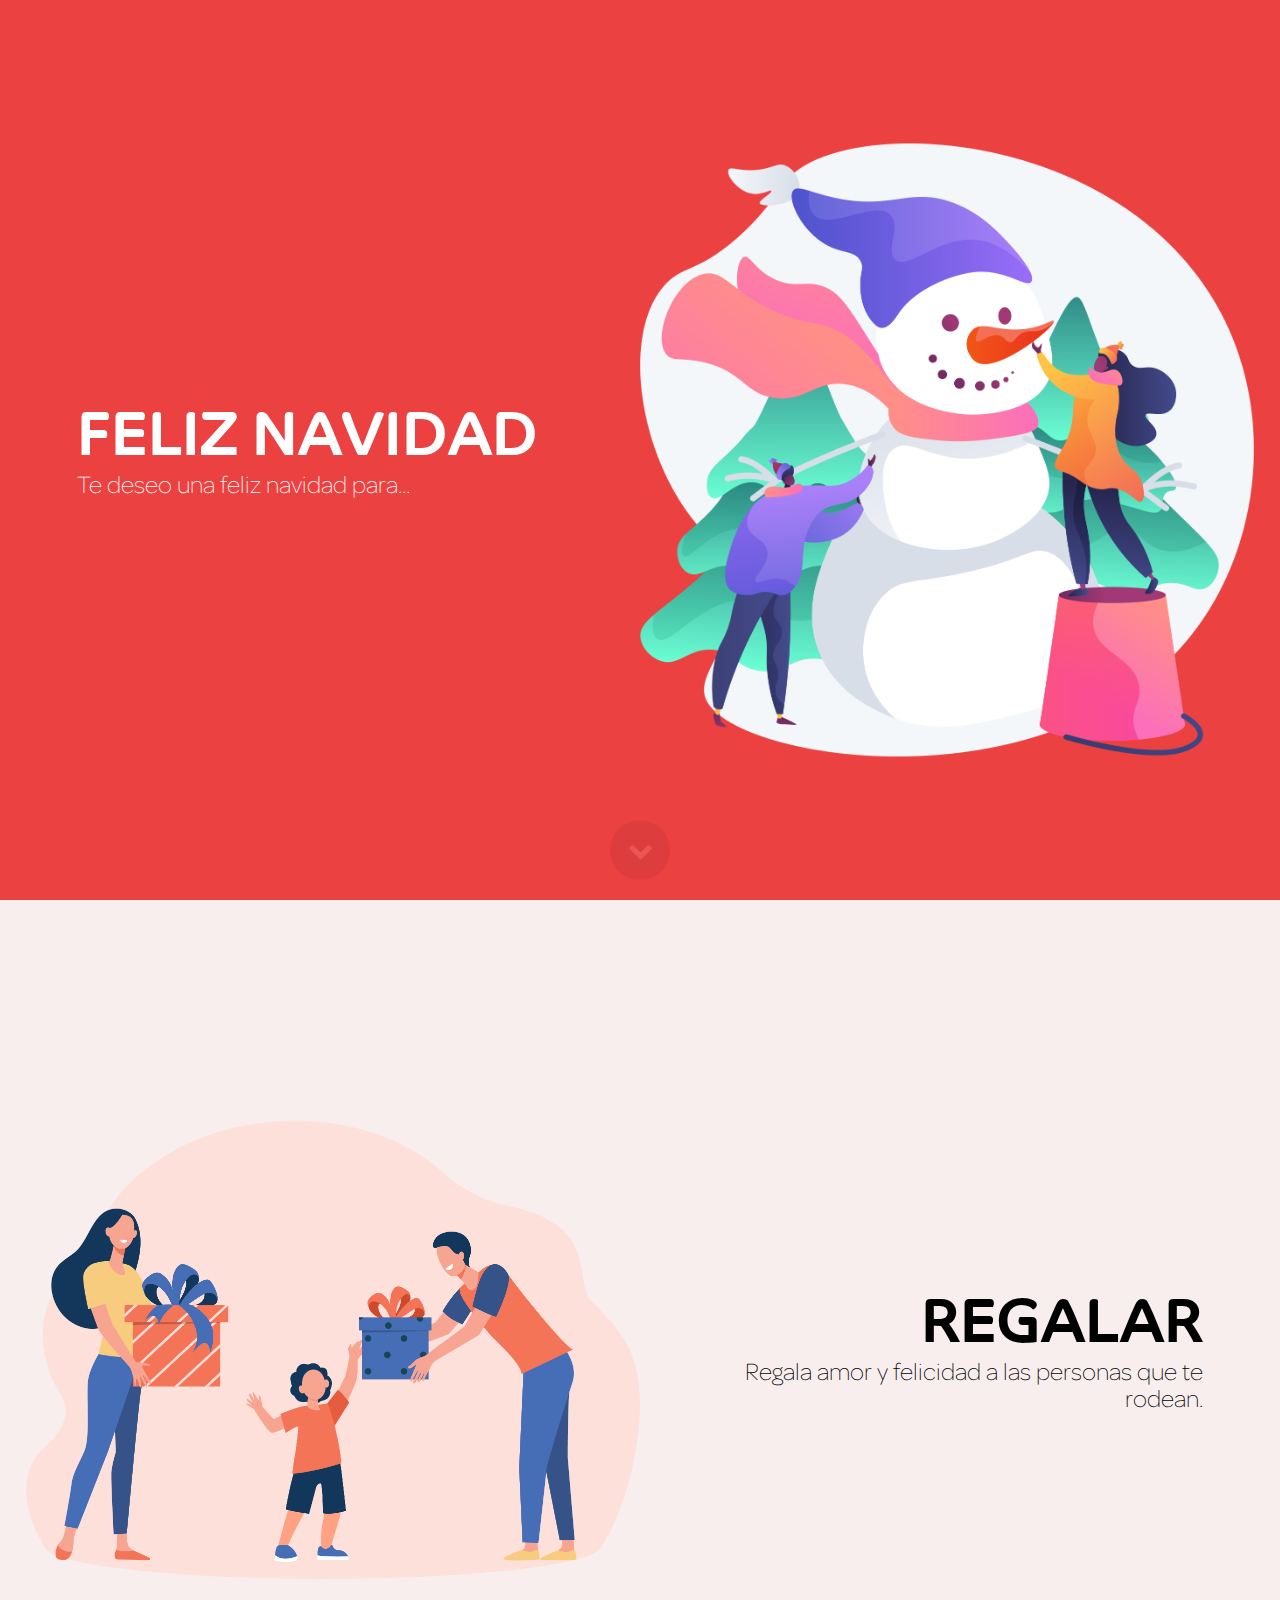
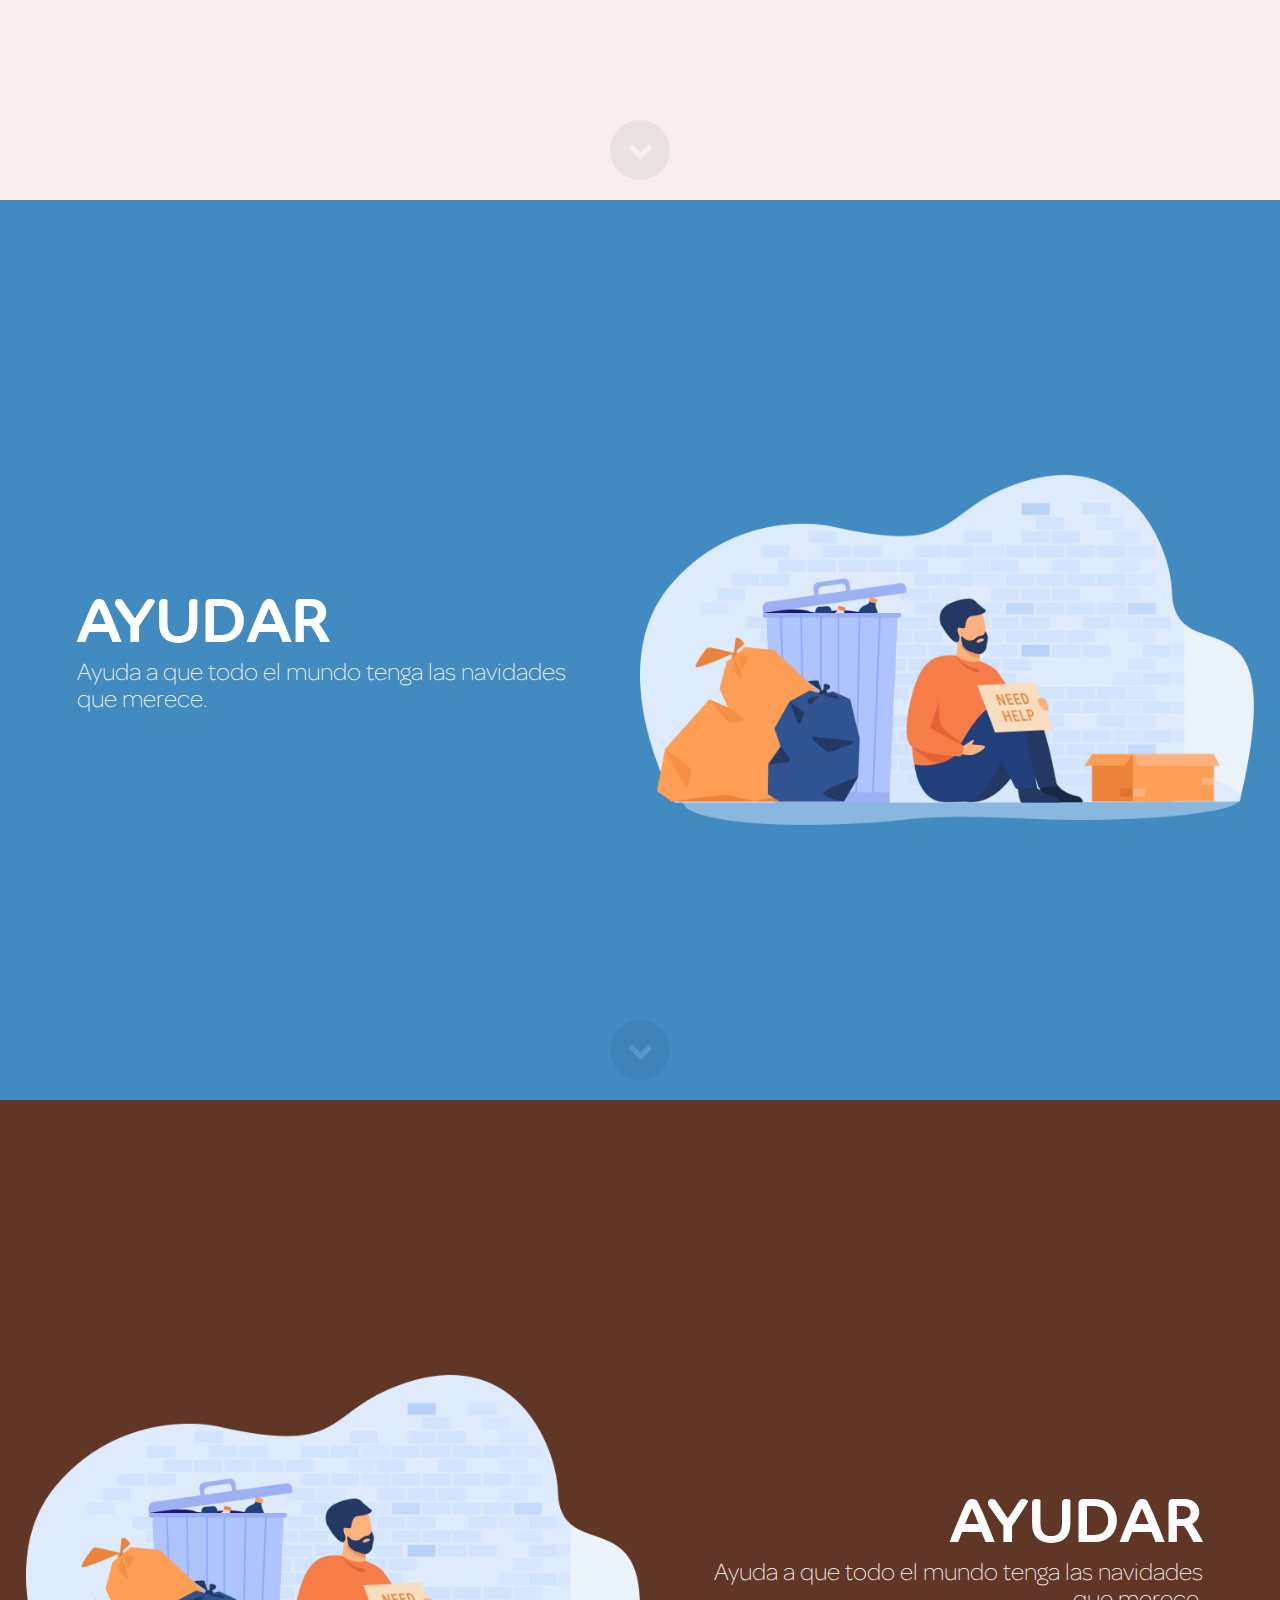
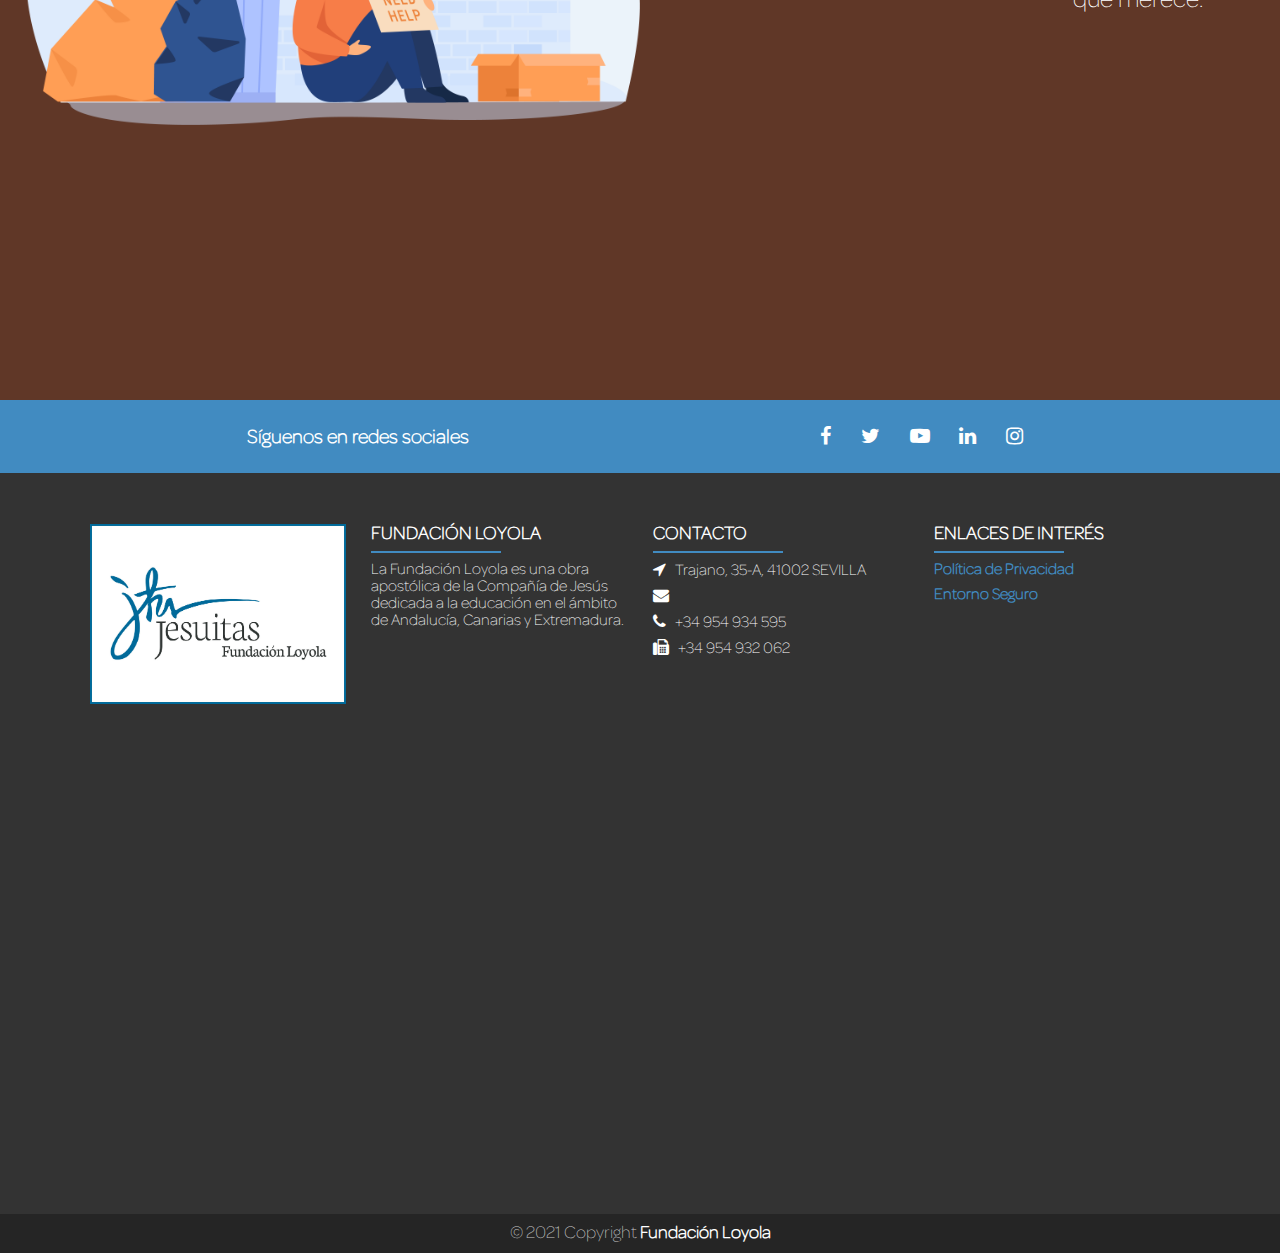
==== index.html @ cebd1729 "Footer hecho" ====
<!DOCTYPE html>
<html lang="es">
    <head>
        <meta charset="UTF-8" />
        <meta name="author" content="rtorresgutierrez.guadalupe@alumnado.fundacionloyola.net" />
        <meta name="viewport" content="width=device-width, user-scalable=no, initial-scale=1.0, maximum-scale=1.0, minimum-scale=1.0">
        <meta http-equiv="X-UA-Compatible" content="IE=edge" />
        <title></title>
        <!-- CSS -->
        <link rel=stylesheet href=css/style.css />
        <link rel=stylesheet href=css/footer.css />
        <!-- ICONOS -->
        <link rel="stylesheet" href="https://cdnjs.cloudflare.com/ajax/libs/font-awesome/4.7.0/css/font-awesome.min.css" />
    </head>
    <body>
        <main>
            <section class="rojo">
                <!-- TÍTULO -->
                <div class="titulo">
                    <h1>FELIZ NAVIDAD</h1>
                    <p>Te deseo una feliz navidad para...</p>
                </div>
                <!-- IMAGEN -->
                <div class="imagen">
                    <img src="img/bitmap.png" alt="">
                </div>
                <!-- BOTÓN MOVER -->
                <button class="botonMover">
                    <i class="fa fa-chevron-down" aria-hidden="true"></i>
                </button>
            </section>
            <section class="blanco">
                <!-- TÍTULO -->
                <div class="titulo">
                    <h1>REGALAR</h1>
                    <p>Regala amor y felicidad a las personas que te rodean.</p>
                </div>
                <!-- IMAGEN -->
                <div class="imagen">
                    <img src="img/13119.png" alt="">
                </div>
                <!-- BOTÓN MOVER -->
                <button class="botonMover">
                    <i class="fa fa-chevron-down" aria-hidden="true"></i>
                </button>
            </section>
            <section class="azul">
                <!-- TÍTULO -->
                <div class="titulo">
                    <h1>AYUDAR</h1>
                    <p>Ayuda a que todo el mundo tenga las navidades que merece.</p>
                </div>
                <!-- IMAGEN -->
                <div class="imagen">
                    <img src="img/10091.png" alt="">
                </div>
                <!-- BOTÓN MOVER -->
                <button class="botonMover">
                    <i class="fa fa-chevron-down" aria-hidden="true"></i>
                </button>
            </section>
            <section class="marron">
                <!-- TÍTULO -->
                <div class="titulo">
                    <h1>AYUDAR</h1>
                    <p>Ayuda a que todo el mundo tenga las navidades que merece.</p>
                </div>
                <!-- IMAGEN -->
                <div class="imagen">
                    <img src="img/10091.png" alt="">
                </div>
            </section>
        </main>
        <footer>
            <section class="azul">
                <div>
                    <p>Síguenos en redes sociales</p>
                </div>
                <div>
                    <a href=""><i class="fa fa-facebook" aria-hidden="true"></i></a>
                    <a href=""><i class="fa fa-twitter" aria-hidden="true"></i></a>
                    <a href=""><i class="fa fa-youtube-play" aria-hidden="true"></i></a>
                    <a href=""><i class="fa fa-linkedin" aria-hidden="true"></i></a>
                    <a href=""><i class="fa fa-instagram" aria-hidden="true"></i></a>
                </div>
            </section>
            <section>
                <div>
                    <img src="img/logo.jpg" alt="Logo Fundacionloyola">
                </div>
                <div>
                    <h3>FUNDACIÓN LOYOLA</h3>
                    <hr />
                    <ul>
                        <li>
                            La Fundación Loyola es una obra apostólica de la 
                            Compañía de Jesús dedicada a la educación en el ámbito de Andalucía, 
                            Canarias y Extremadura.
                        </li>
                    </ul>
                </div>
                <div>
                    <h3>CONTACTO</h3>
                    <hr />
                    <ul>
                        <li>
                            <i class="fa fa-location-arrow" aria-hidden="true"></i>
                            Trajano, 35-A, 41002 SEVILLA
                        </li>
                        <li>
                            <i class="fa fa-envelope" aria-hidden="true"></i>
                        </li>
                        <li>
                            <i class="fa fa-phone" aria-hidden="true"></i>
                            +34 954 934 595
                        </li>
                        <li>
                            <i class="fa fa-fax" aria-hidden="true"></i>
                            +34 954 932 062
                        </li>
                    </ul>
                </div>
                <div>
                    <h3>ENLACES DE INTERÉS</h3>
                    <hr />
                    <ul>
                        <li><a href="https://docs.google.com/document/d/1iepLUcJUnY6fm8Prx63hDC89X487iQmjMEDSQm5f3Pc/edit?ts=5ce268c6#">Política de Privacidad</a></li>
                        <li><a href="https://fundacionloyola.com/entorno-seguro/">Entorno Seguro</a></li>
                    </ul>
                </div>
            </section>
            <iframe src="https://www.google.com/maps/embed?pb=!1m18!1m12!1m3!1d1584.8765357580953!2d-5.995839852724286!3d37.395671497001715!2m3!1f0!2f0!3f0!3m2!1i1024!2i768!4f13.1!3m3!1m2!1s0xd126c0f47aac0dd%3A0x7820a55184f2c31a!2sSAFA.%20Fundaci%C3%B3n%20Escuelas%20Profesionales%20de%20la%20Sagrada%20Familia!5e0!3m2!1ses!2ses!4v1638292832075!5m2!1ses!2ses" 
            width="100%" height="450" style="border:0;" allowfullscreen="" loading="lazy"></iframe>
            <section>
                <p>&copy; 2021 Copyright <a href="https://fundacionloyola.com/" target="blank">Fundación Loyola</a></p>
            </section>
        </footer>
    </body>
</html>
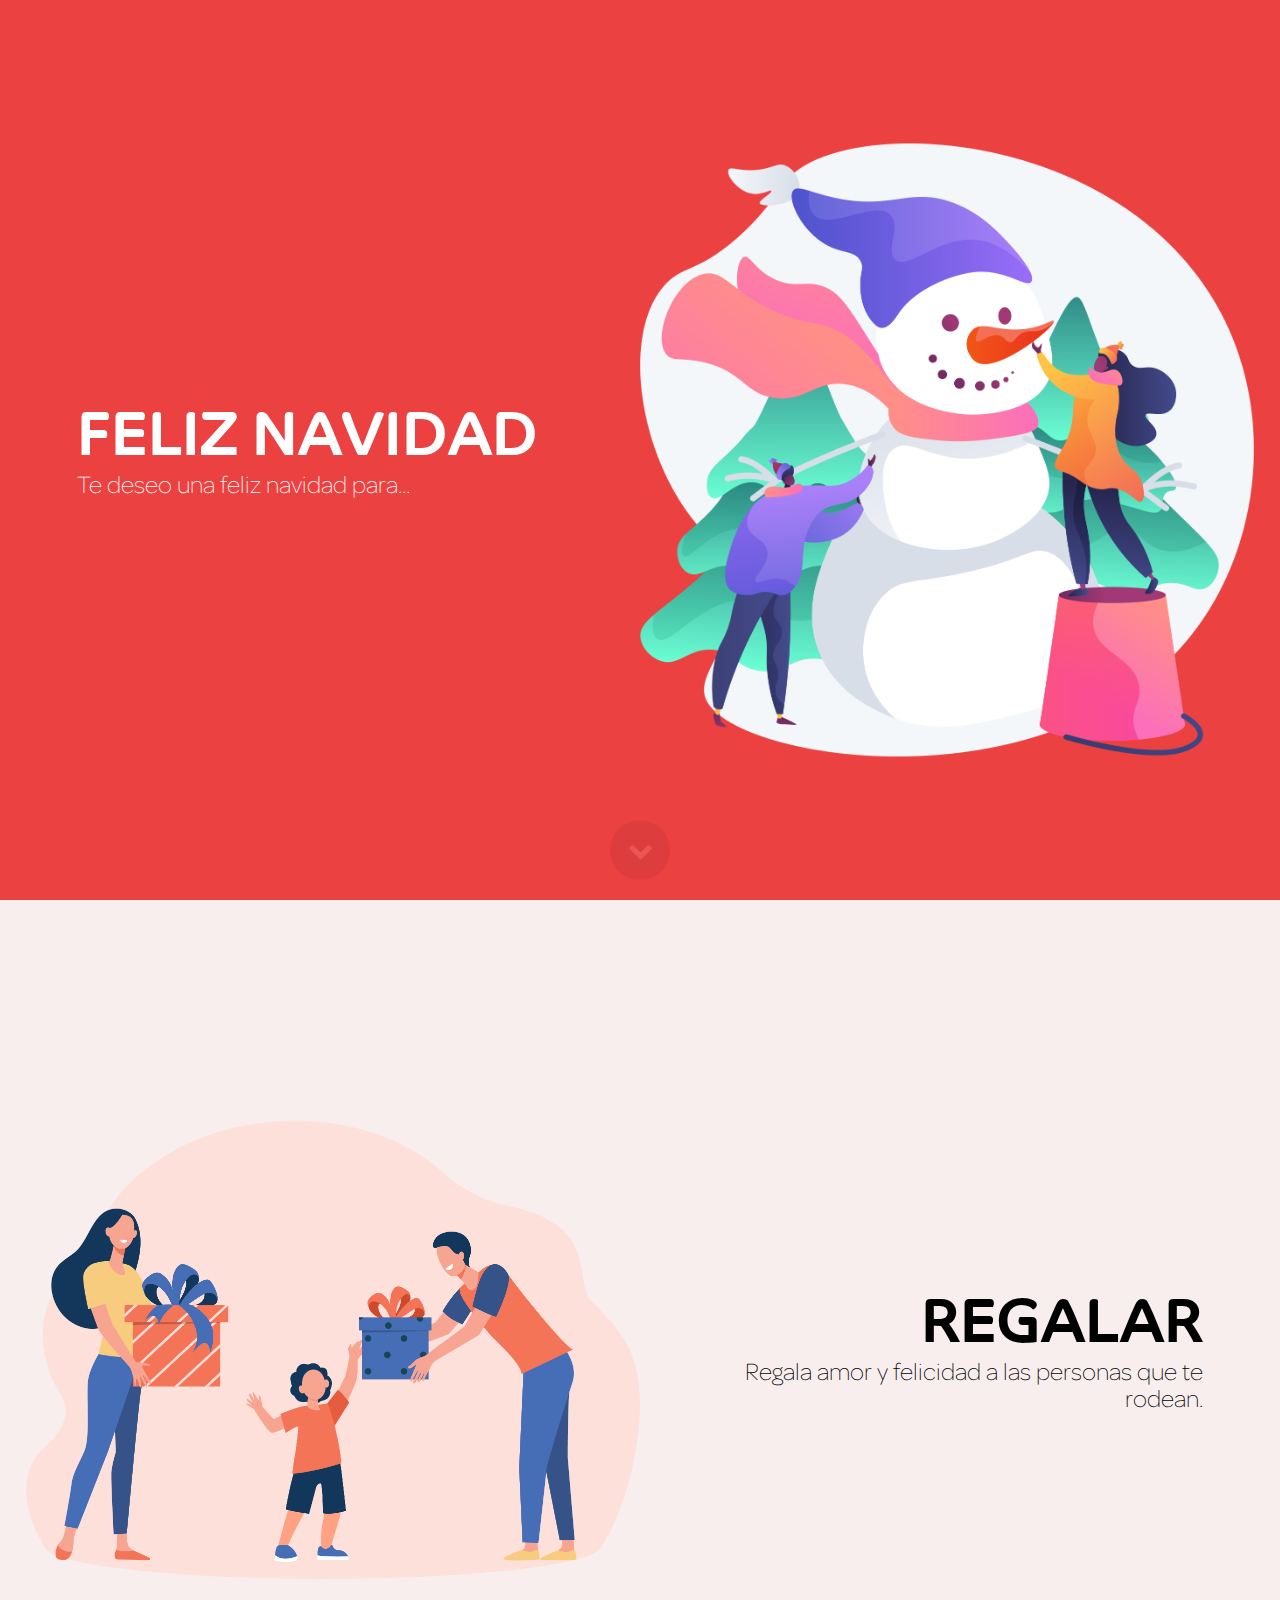
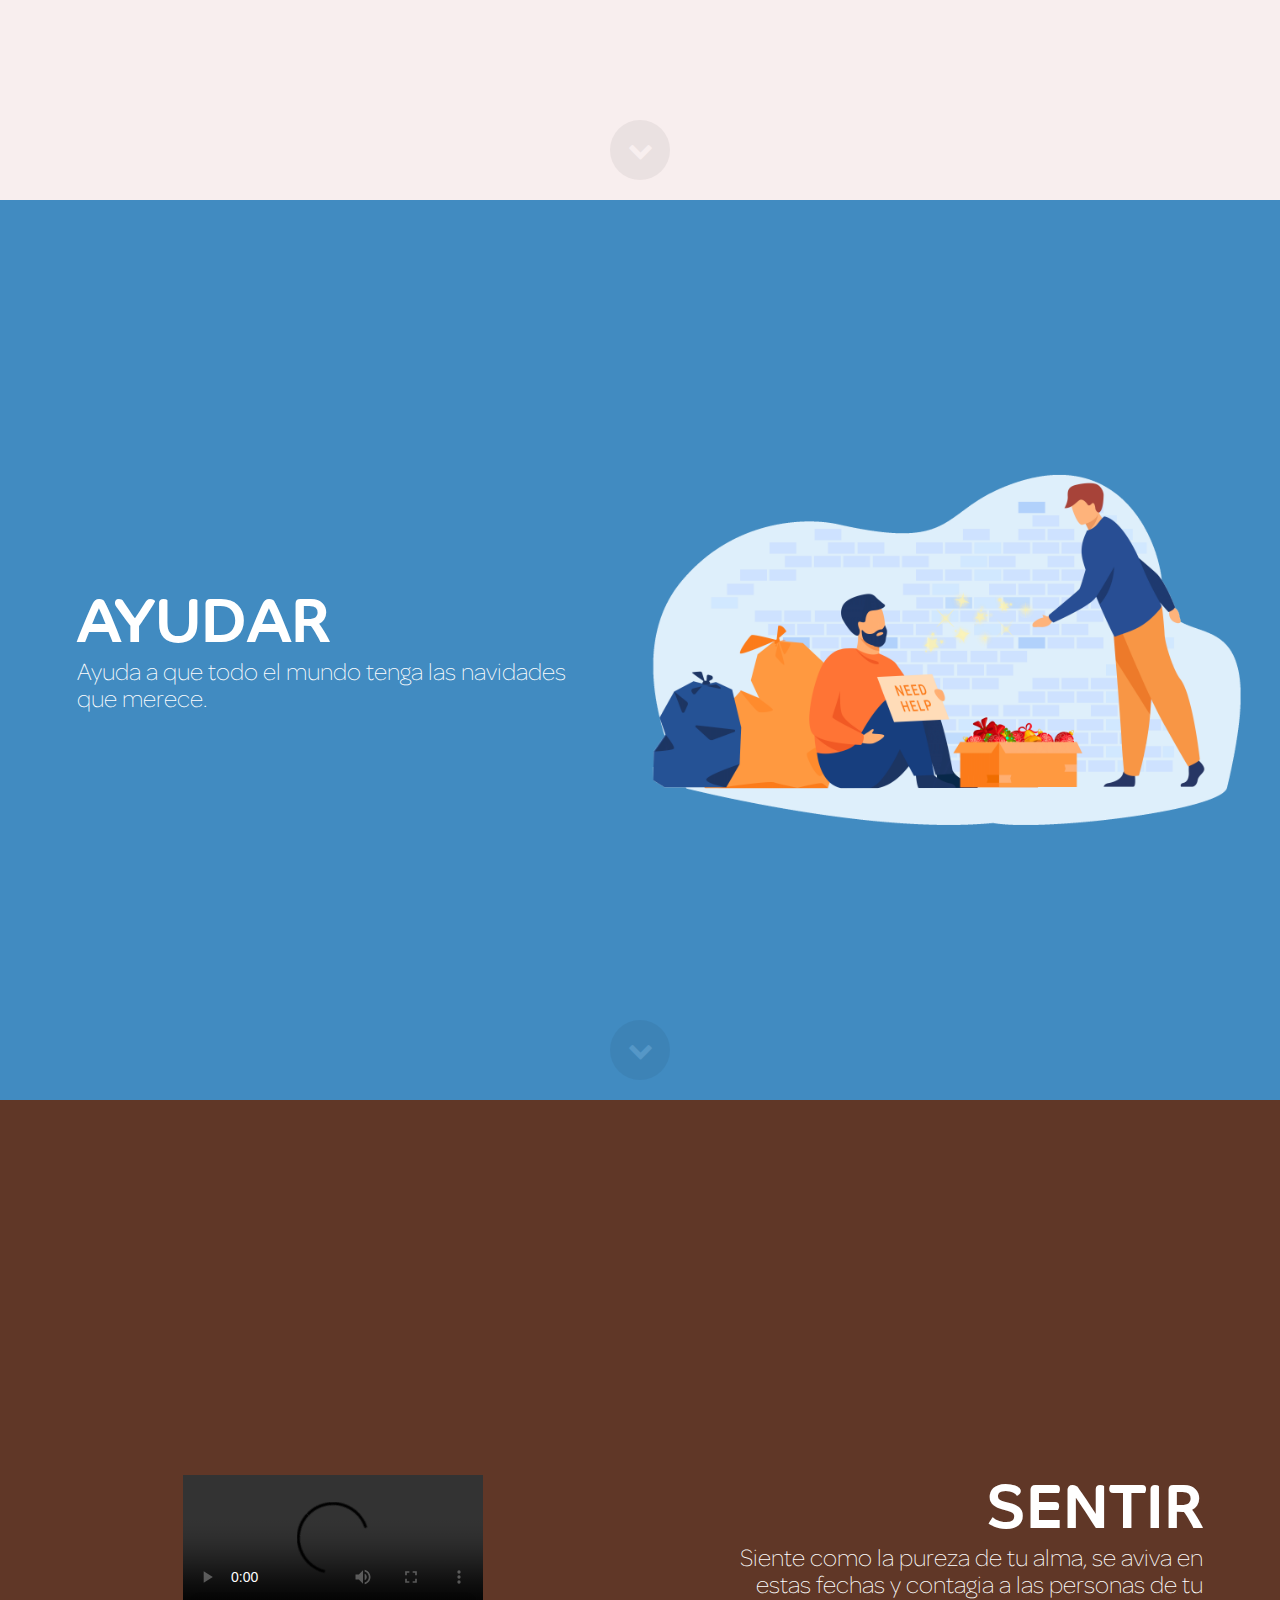
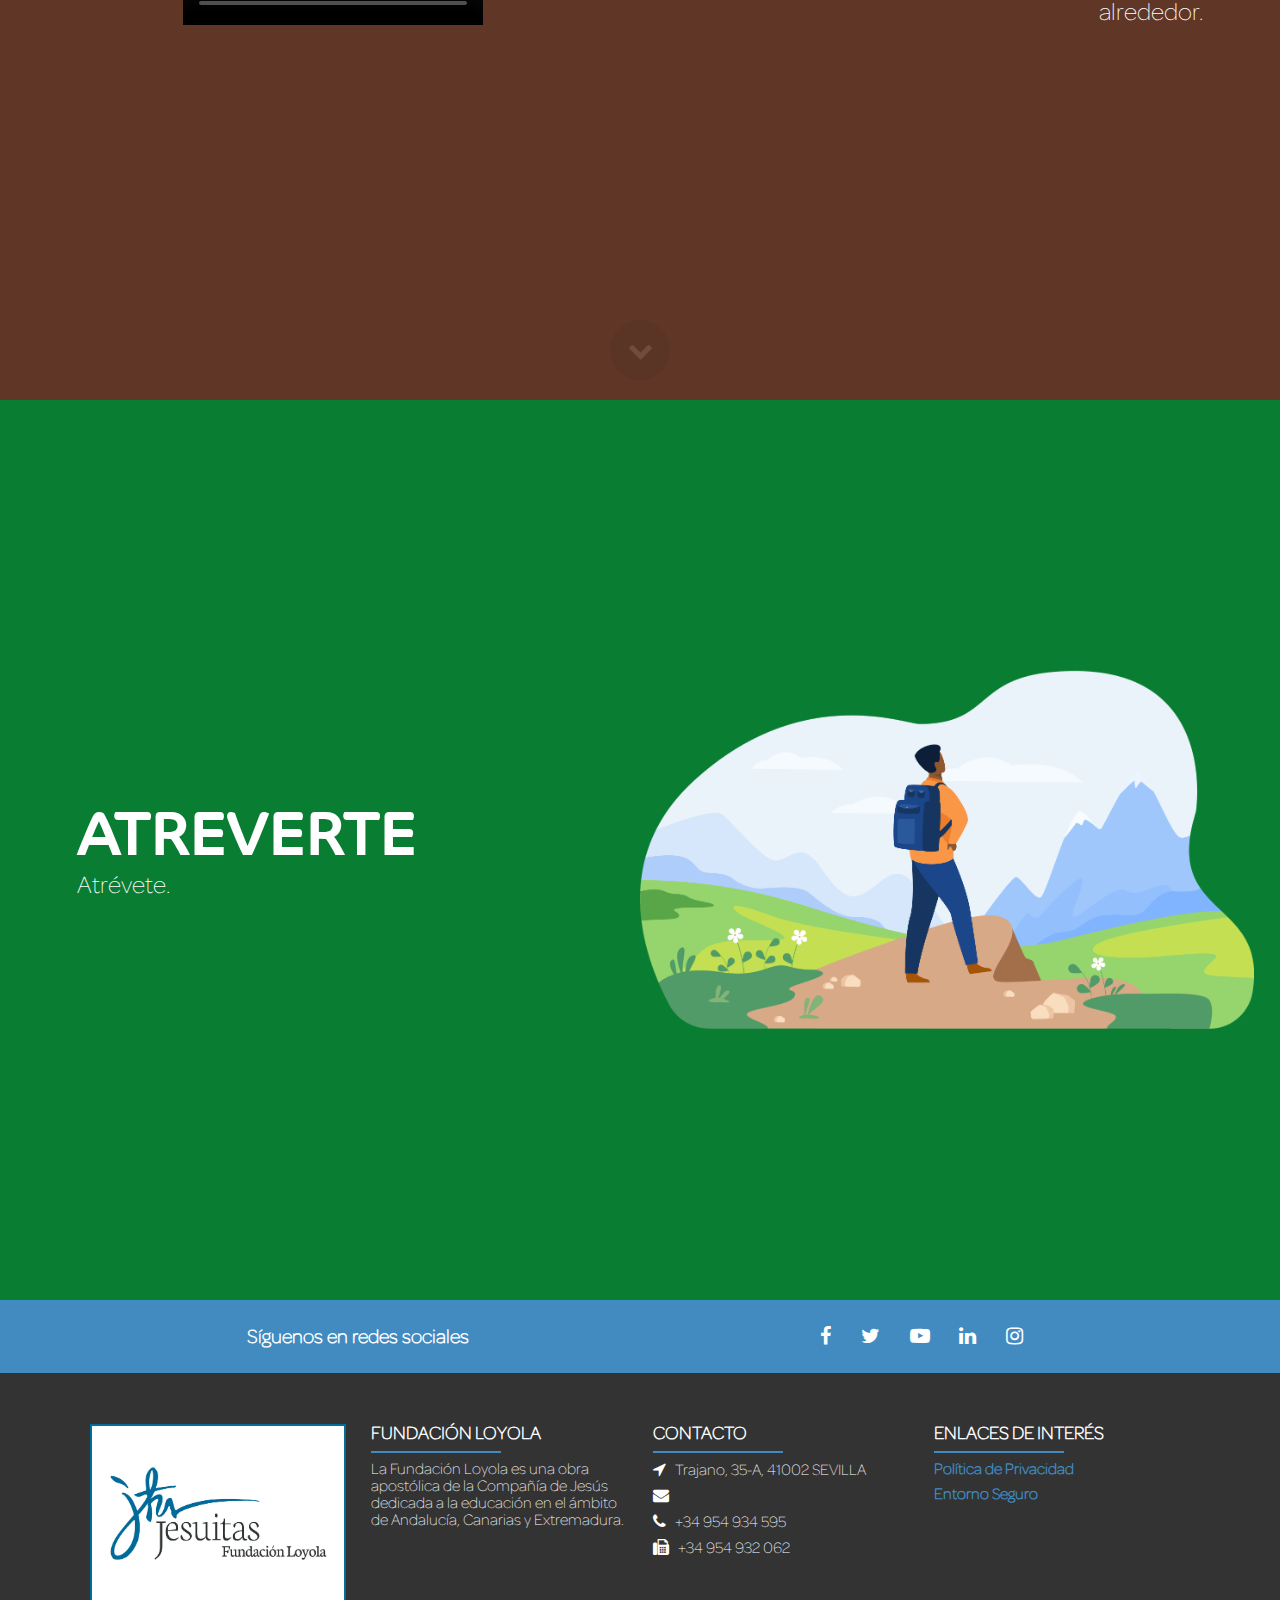
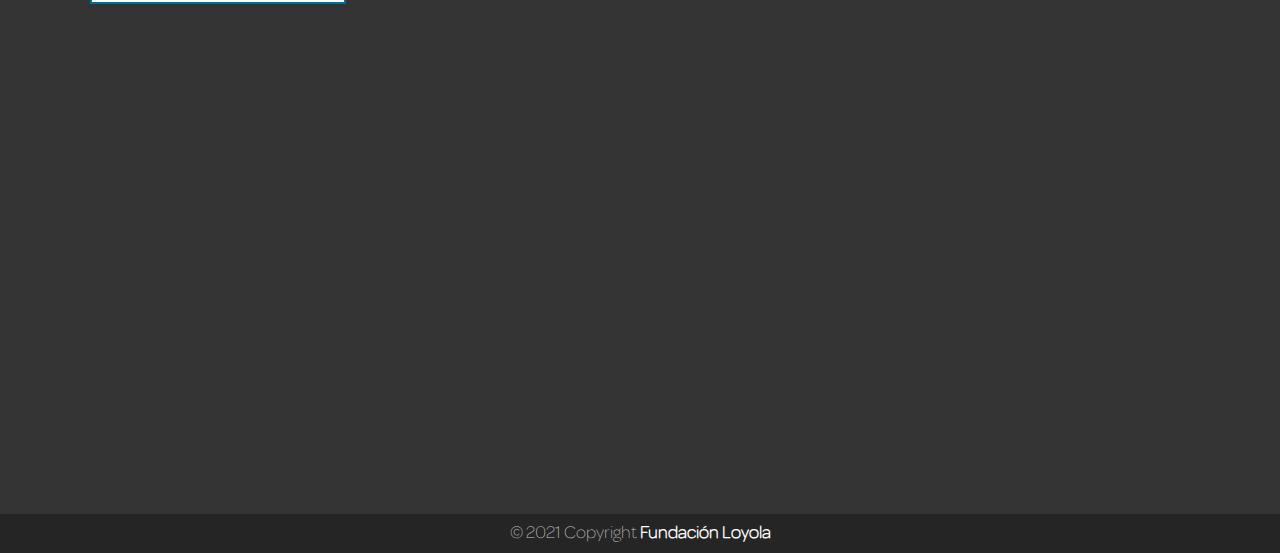
==== commit 44f26bb6: "Imagenes y video" ====
--- a/index.html
+++ b/index.html
@@ -22,7 +22,7 @@
                 </div>
                 <!-- IMAGEN -->
                 <div class="imagen">
-                    <img src="img/bitmap.png" alt="">
+                    <img src="img/navidad.png" alt="">
                 </div>
                 <!-- BOTÓN MOVER -->
                 <button class="botonMover">
@@ -37,7 +37,7 @@
                 </div>
                 <!-- IMAGEN -->
                 <div class="imagen">
-                    <img src="img/13119.png" alt="">
+                    <img src="img/regalar.png" alt="">
                 </div>
                 <!-- BOTÓN MOVER -->
                 <button class="botonMover">
@@ -52,7 +52,7 @@
                 </div>
                 <!-- IMAGEN -->
                 <div class="imagen">
-                    <img src="img/10091.png" alt="">
+                    <img src="img/ayudar.gif" alt="">
                 </div>
                 <!-- BOTÓN MOVER -->
                 <button class="botonMover">
@@ -62,12 +62,28 @@
             <section class="marron">
                 <!-- TÍTULO -->
                 <div class="titulo">
-                    <h1>AYUDAR</h1>
-                    <p>Ayuda a que todo el mundo tenga las navidades que merece.</p>
+                    <h1>SENTIR</h1>
+                    <p>Siente como la pureza de tu alma, se aviva en estas fechas y contagia a las personas de tu alrededor.</p>
+                </div>
+                <!-- VÍDEO -->
+                <div class="imagen">
+                    <!-- <video src="recursos/videos/sentir.mp4" type="video/mp4" controls poster="/video/wind-8a1cd93f.png" id="styled_video" muted preload="metadata" loop /> -->
+                    <video src="recursos/videos/sentir.mp4" type="video/mp4" controls />
+                </div>
+                <!-- BOTÓN MOVER -->
+                <button class="botonMover">
+                    <i class="fa fa-chevron-down" aria-hidden="true"></i>
+                </button>
+            </section>
+            <section class="verde">
+                <!-- TÍTULO -->
+                <div class="titulo">
+                    <h1>ATREVERTE</h1>
+                    <p>Atrévete.</p>
                 </div>
                 <!-- IMAGEN -->
                 <div class="imagen">
-                    <img src="img/10091.png" alt="">
+                    <img src="img/atreverte.png" alt="">
                 </div>
             </section>
         </main>
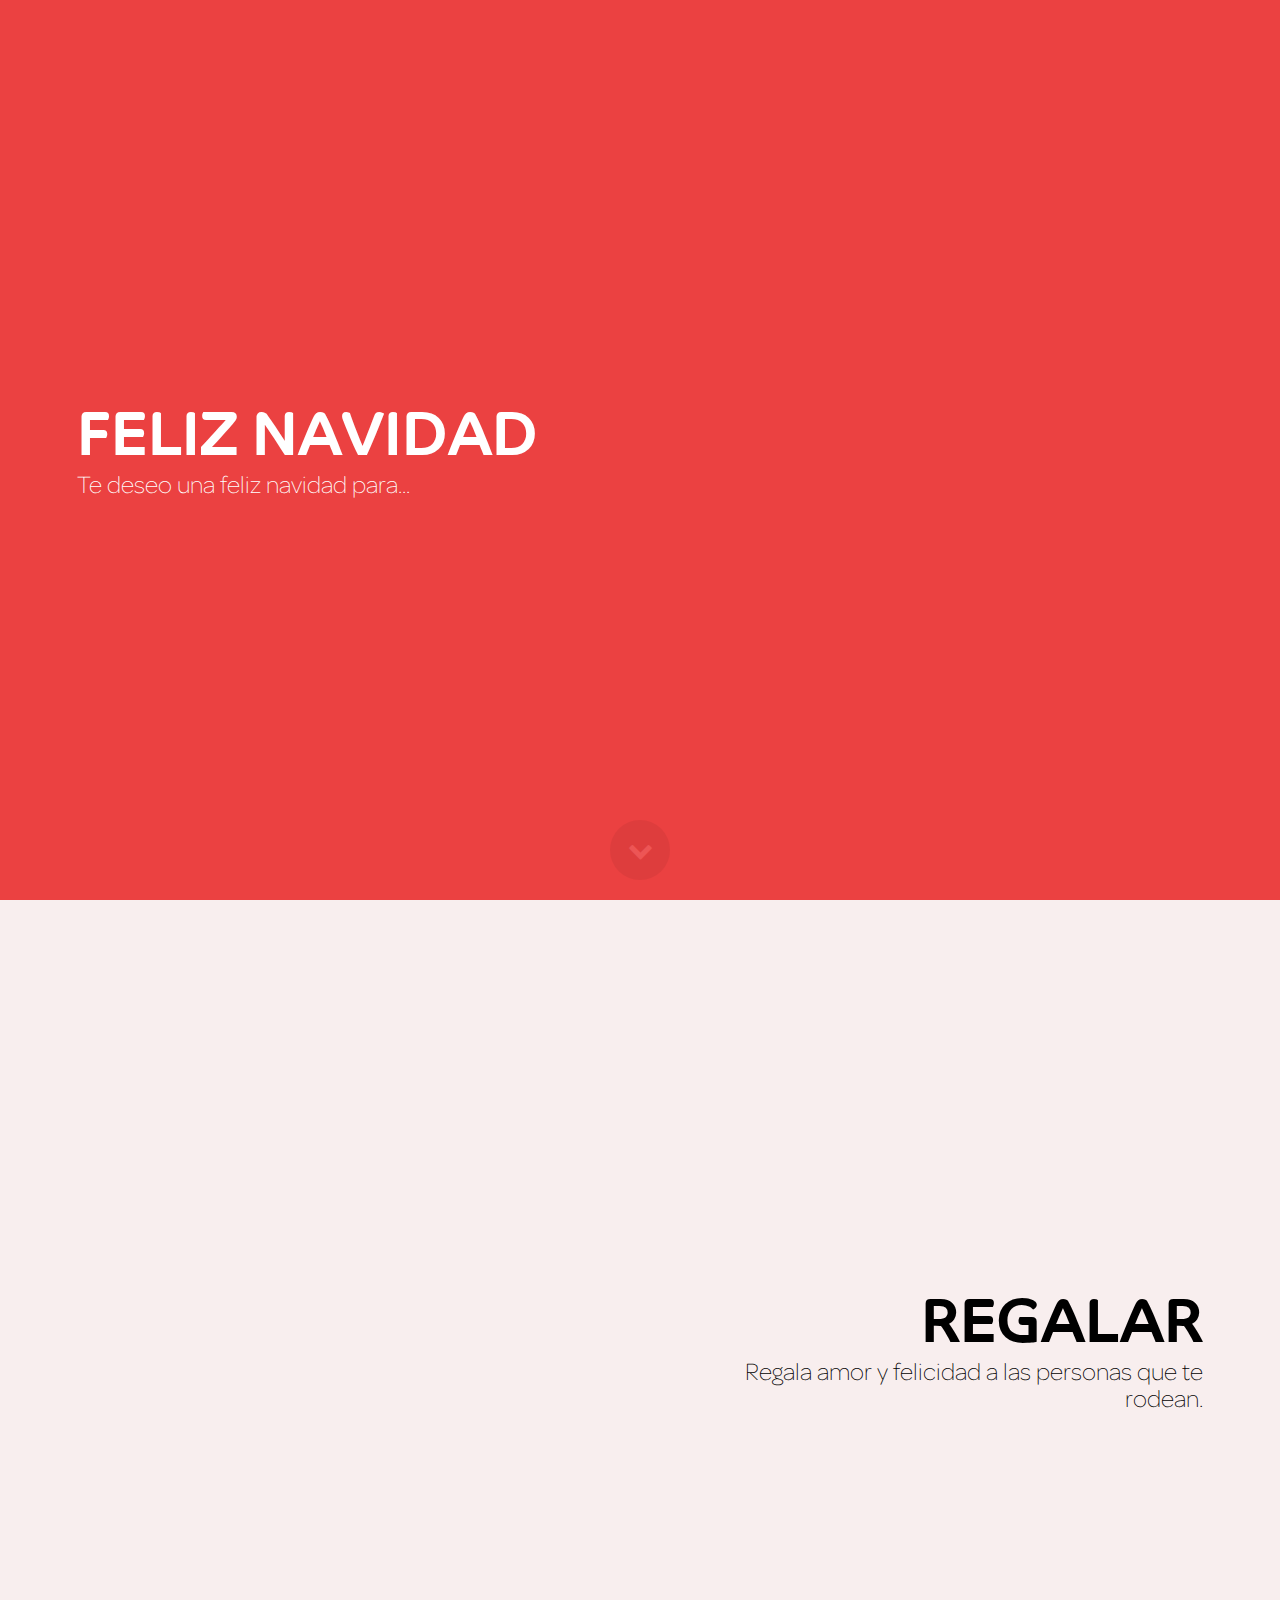
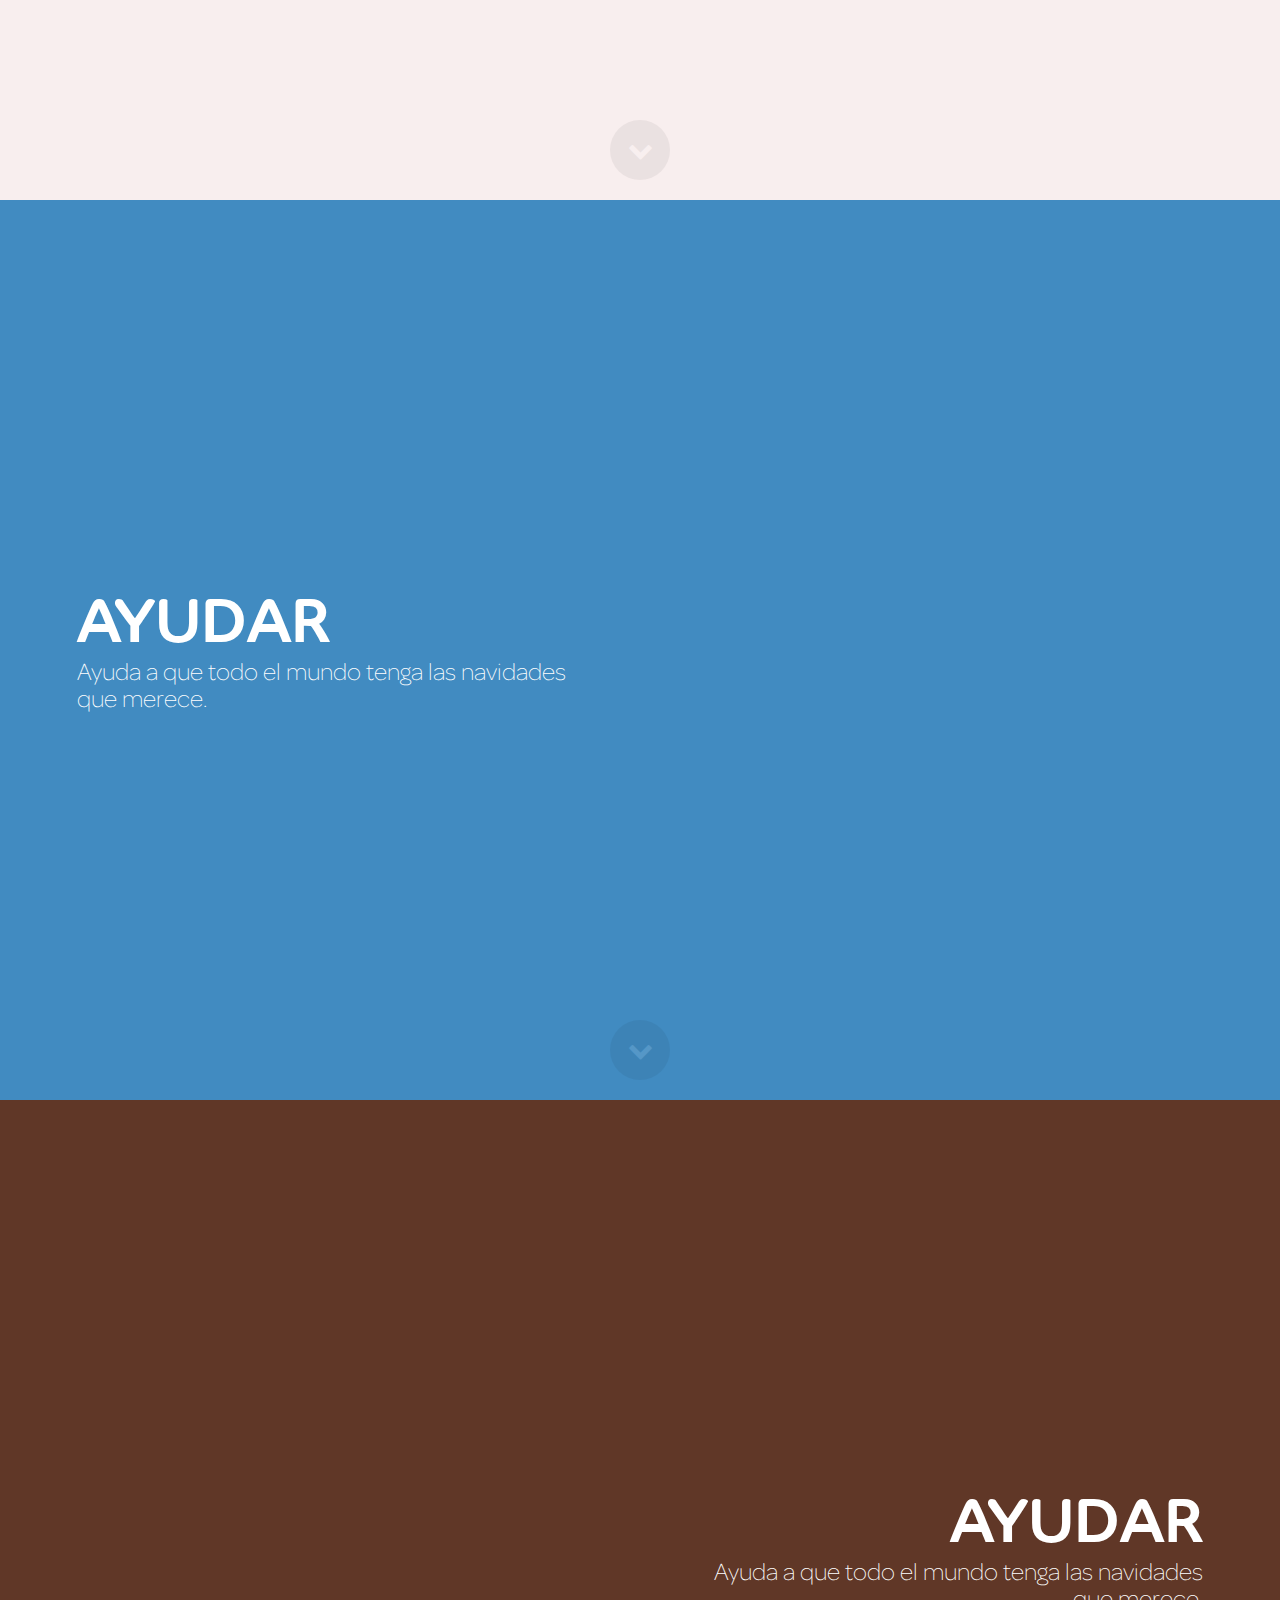
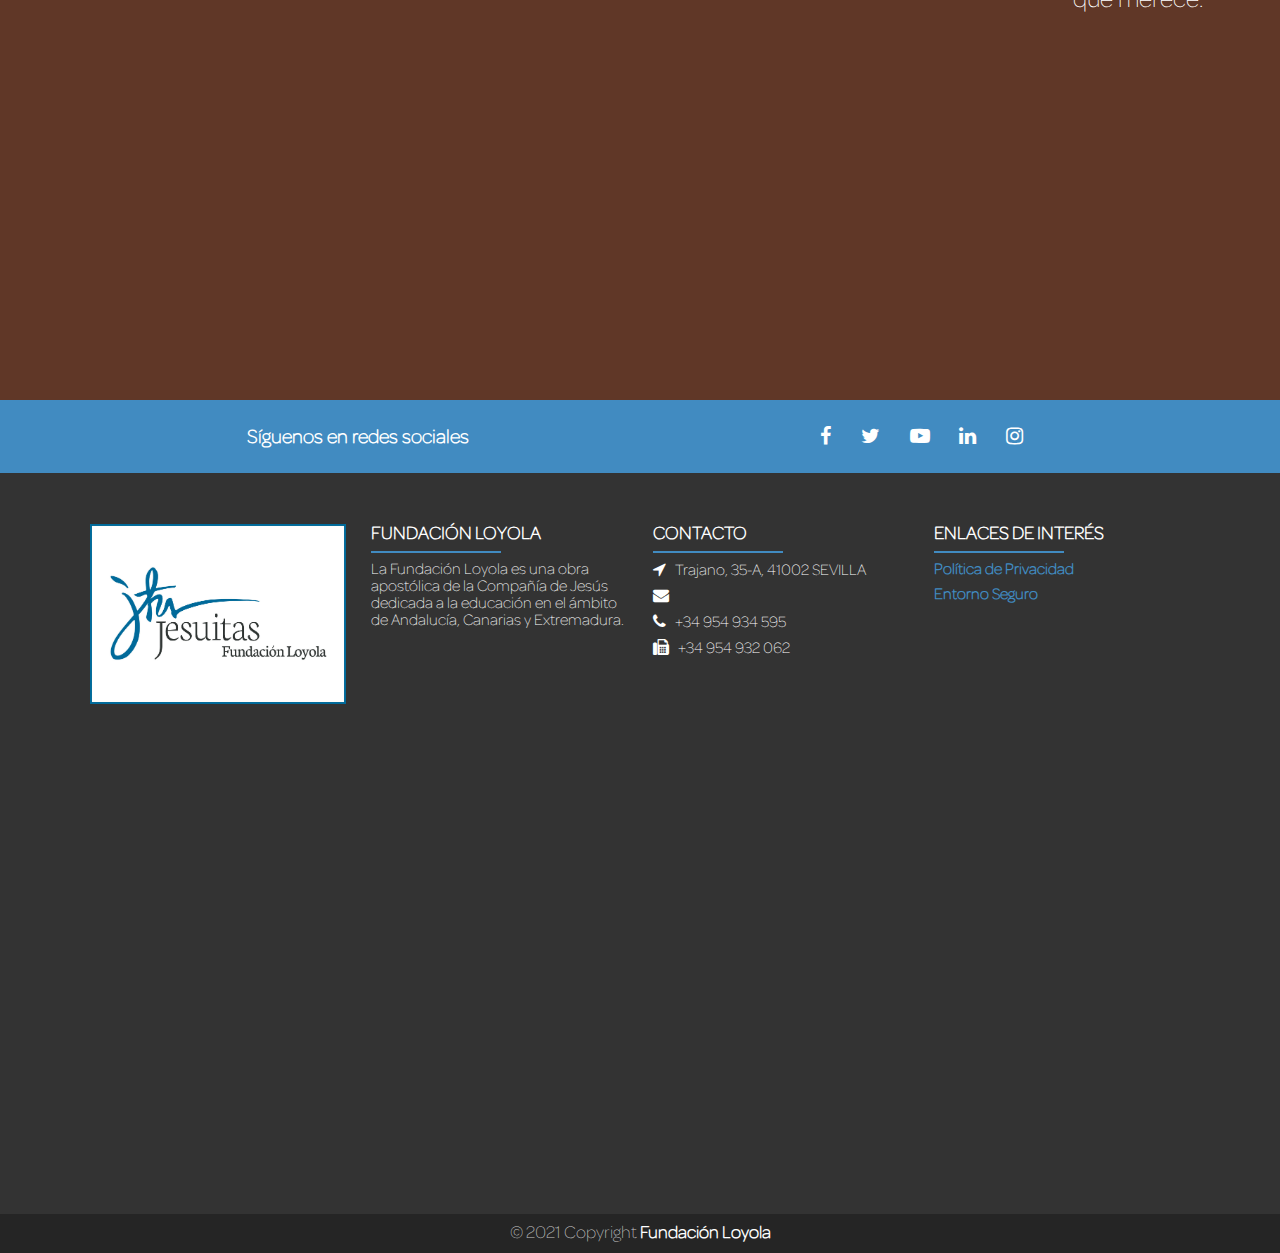
==== commit c48b235c: "modificaciones css" ====
--- a/index.html
+++ b/index.html
@@ -22,7 +22,7 @@
                 </div>
                 <!-- IMAGEN -->
                 <div class="imagen">
-                    <img src="img/navidad.png" alt="">
+                    <img src="img/bitmap.png" alt="">
                 </div>
                 <!-- BOTÓN MOVER -->
                 <button class="botonMover">
@@ -37,7 +37,7 @@
                 </div>
                 <!-- IMAGEN -->
                 <div class="imagen">
-                    <img src="img/regalar.png" alt="">
+                    <img src="img/13119.png" alt="">
                 </div>
                 <!-- BOTÓN MOVER -->
                 <button class="botonMover">
@@ -52,7 +52,7 @@
                 </div>
                 <!-- IMAGEN -->
                 <div class="imagen">
-                    <img src="img/ayudar.gif" alt="">
+                    <img src="img/10091.png" alt="">
                 </div>
                 <!-- BOTÓN MOVER -->
                 <button class="botonMover">
@@ -62,28 +62,12 @@
             <section class="marron">
                 <!-- TÍTULO -->
                 <div class="titulo">
-                    <h1>SENTIR</h1>
-                    <p>Siente como la pureza de tu alma, se aviva en estas fechas y contagia a las personas de tu alrededor.</p>
-                </div>
-                <!-- VÍDEO -->
-                <div class="imagen">
-                    <!-- <video src="recursos/videos/sentir.mp4" type="video/mp4" controls poster="/video/wind-8a1cd93f.png" id="styled_video" muted preload="metadata" loop /> -->
-                    <video src="recursos/videos/sentir.mp4" type="video/mp4" controls />
-                </div>
-                <!-- BOTÓN MOVER -->
-                <button class="botonMover">
-                    <i class="fa fa-chevron-down" aria-hidden="true"></i>
-                </button>
-            </section>
-            <section class="verde">
-                <!-- TÍTULO -->
-                <div class="titulo">
-                    <h1>ATREVERTE</h1>
-                    <p>Atrévete.</p>
+                    <h1>AYUDAR</h1>
+                    <p>Ayuda a que todo el mundo tenga las navidades que merece.</p>
                 </div>
                 <!-- IMAGEN -->
                 <div class="imagen">
-                    <img src="img/atreverte.png" alt="">
+                    <img src="img/10091.png" alt="">
                 </div>
             </section>
         </main>
@@ -93,11 +77,11 @@
                     <p>Síguenos en redes sociales</p>
                 </div>
                 <div>
-                    <a href=""><i class="fa fa-facebook" aria-hidden="true"></i></a>
-                    <a href=""><i class="fa fa-twitter" aria-hidden="true"></i></a>
-                    <a href=""><i class="fa fa-youtube-play" aria-hidden="true"></i></a>
-                    <a href=""><i class="fa fa-linkedin" aria-hidden="true"></i></a>
-                    <a href=""><i class="fa fa-instagram" aria-hidden="true"></i></a>
+                    <a href="https://www.facebook.com/pages/Fundacion-Loyola-Andalucia-y-Canarias/1141806605851630" target="blank"><i class="fa fa-facebook" aria-hidden="true"></i></a>
+                    <a href="https://twitter.com/loyolafundacion" target="blank"><i class="fa fa-twitter" aria-hidden="true"></i></a>
+                    <a href="" target="blank"><i class="fa fa-youtube-play" aria-hidden="true"></i></a>
+                    <a href="" target="blank"><i class="fa fa-linkedin" aria-hidden="true"></i></a>
+                    <a href="" target="blank"><i class="fa fa-instagram" aria-hidden="true"></i></a>
                 </div>
             </section>
             <section>
@@ -140,8 +124,8 @@
                     <h3>ENLACES DE INTERÉS</h3>
                     <hr />
                     <ul>
-                        <li><a href="https://docs.google.com/document/d/1iepLUcJUnY6fm8Prx63hDC89X487iQmjMEDSQm5f3Pc/edit?ts=5ce268c6#">Política de Privacidad</a></li>
-                        <li><a href="https://fundacionloyola.com/entorno-seguro/">Entorno Seguro</a></li>
+                        <li><a href="https://docs.google.com/document/d/1iepLUcJUnY6fm8Prx63hDC89X487iQmjMEDSQm5f3Pc/edit?ts=5ce268c6#" target="blank">Política de Privacidad</a></li>
+                        <li><a href="https://fundacionloyola.com/entorno-seguro/" target="blank">Entorno Seguro</a></li>
                     </ul>
                 </div>
             </section>
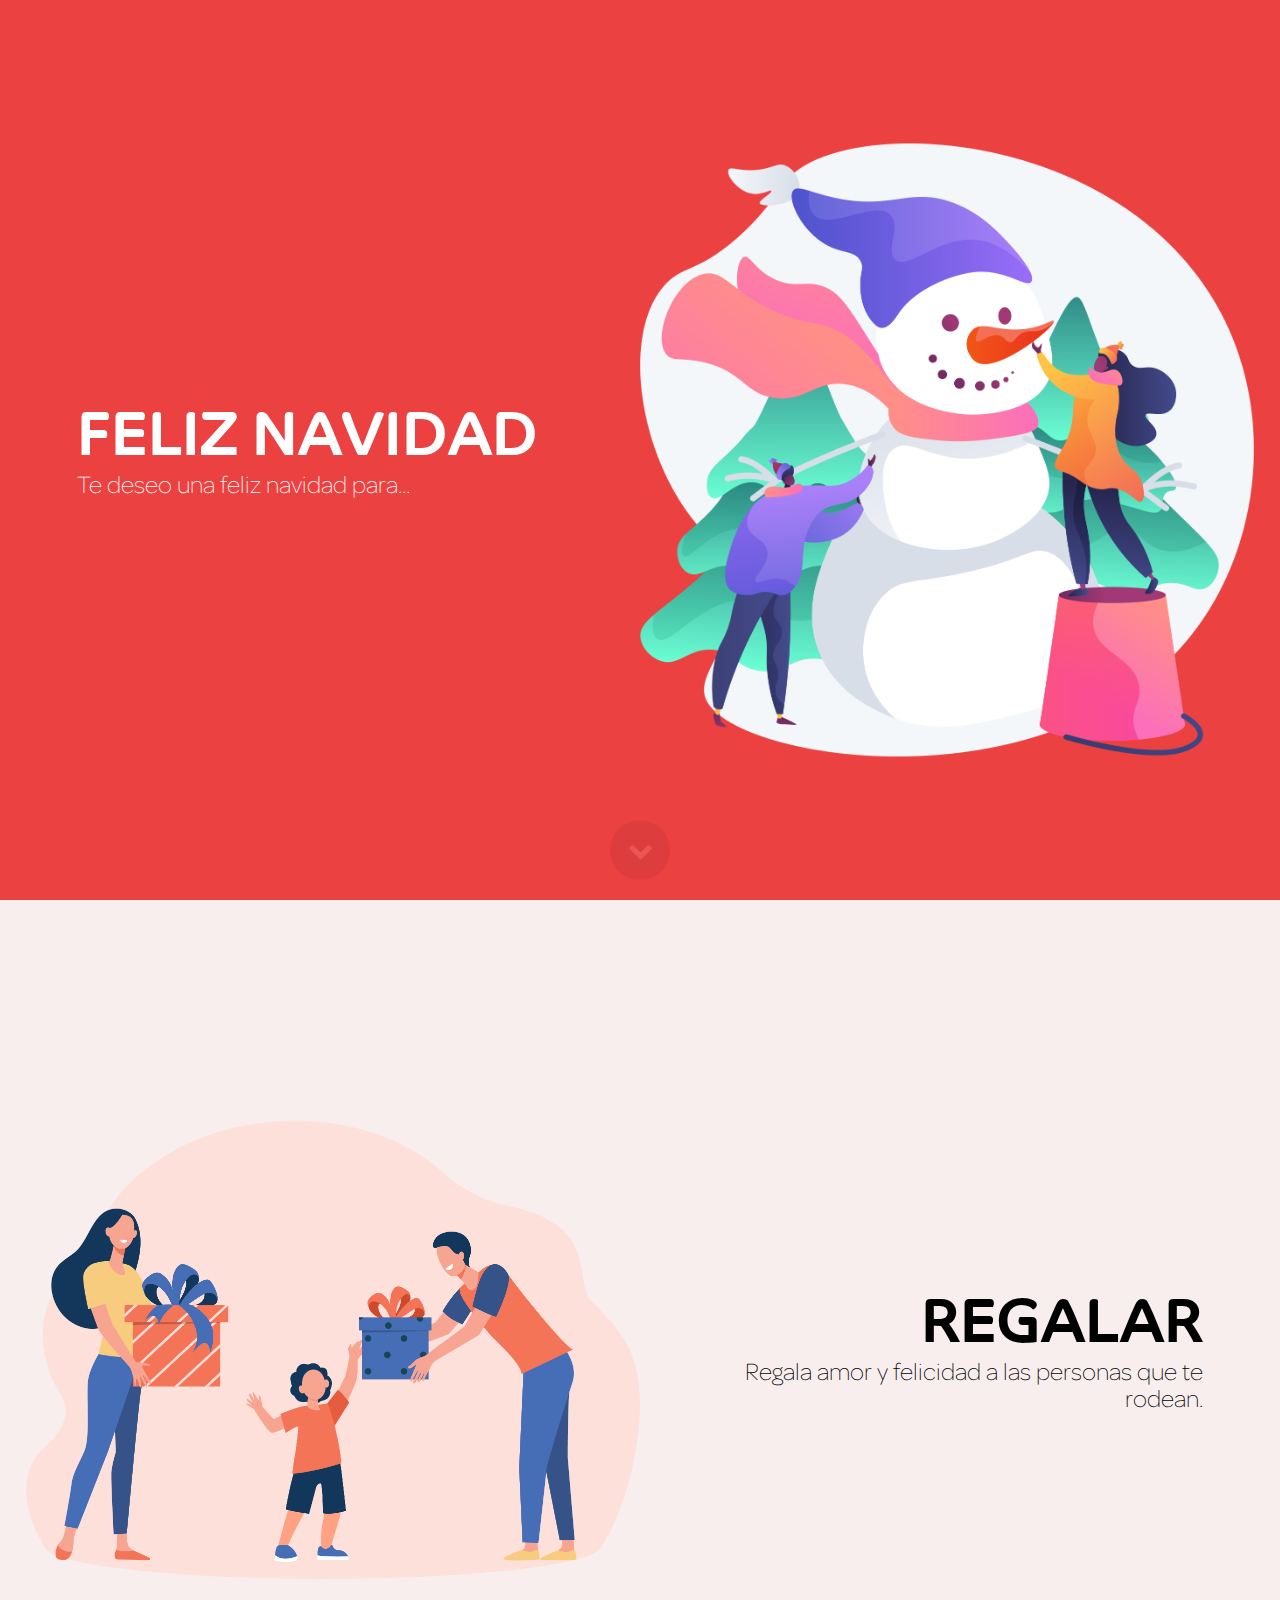
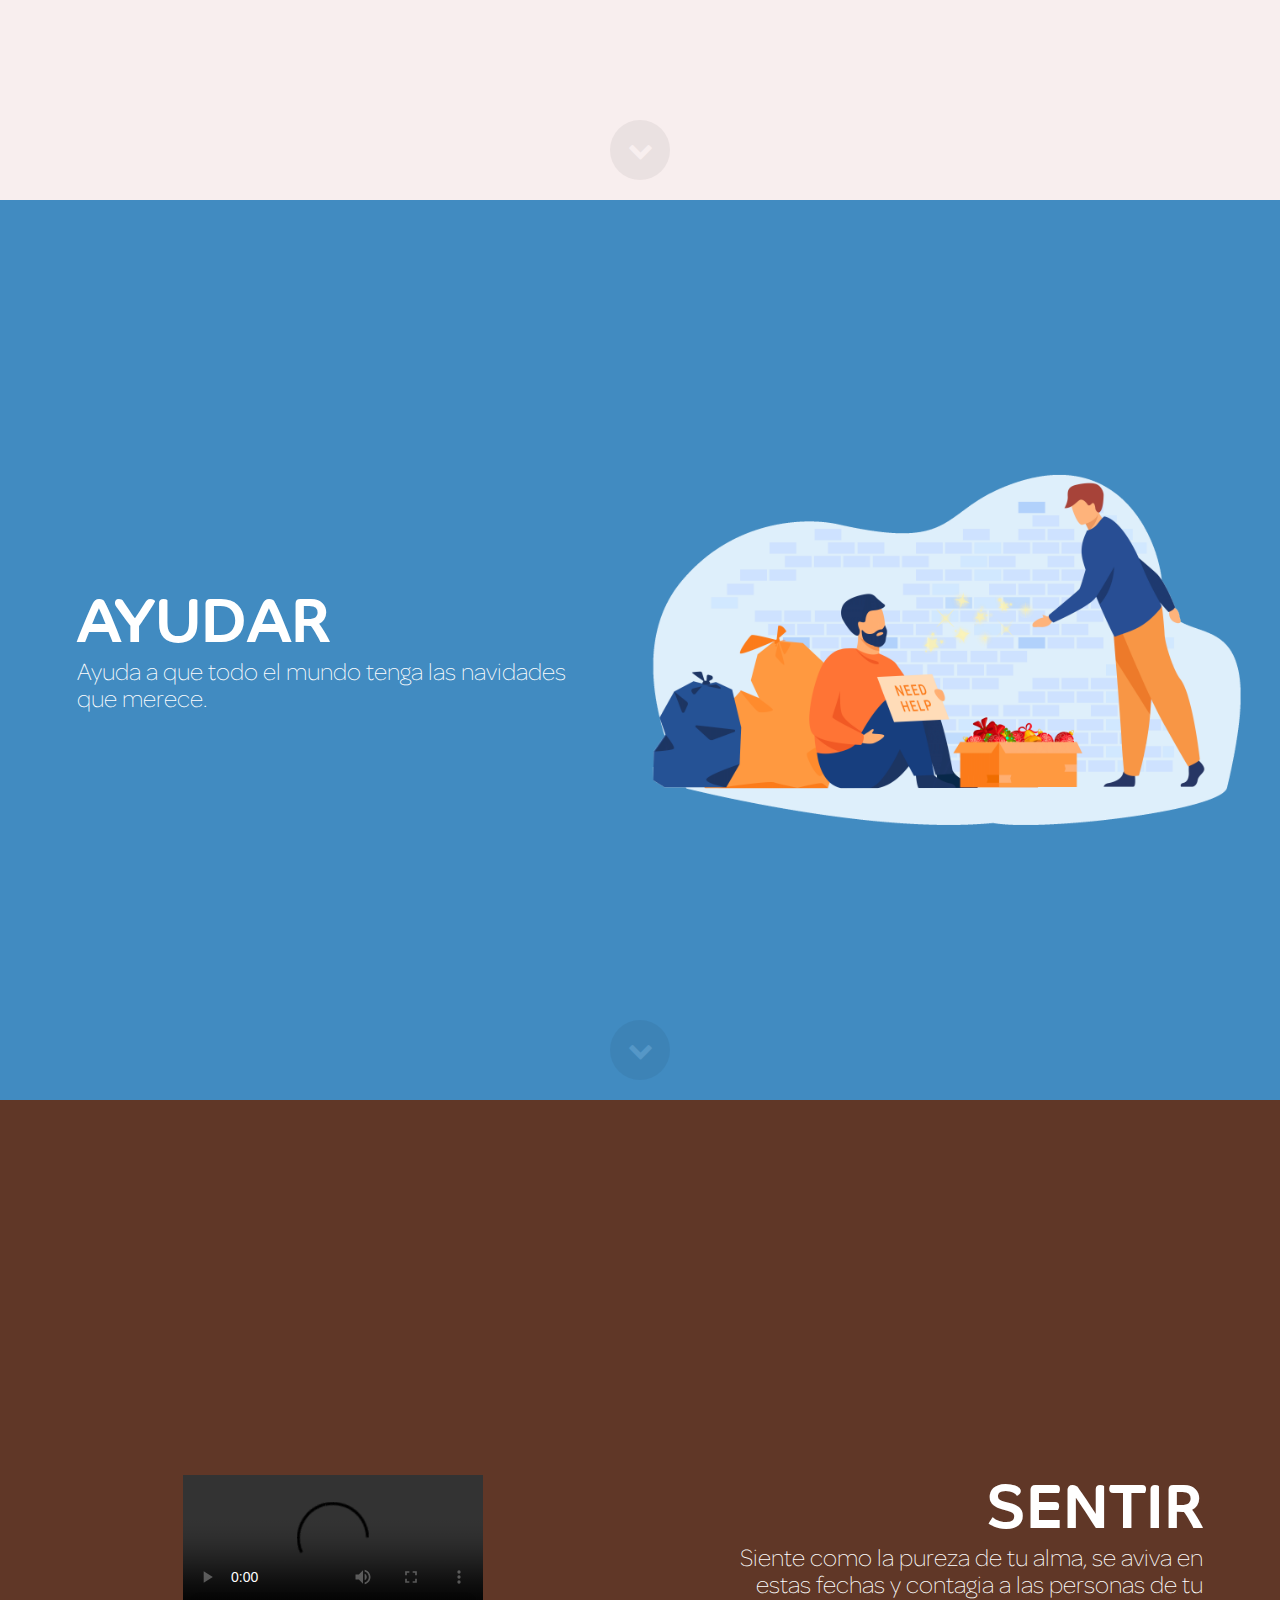
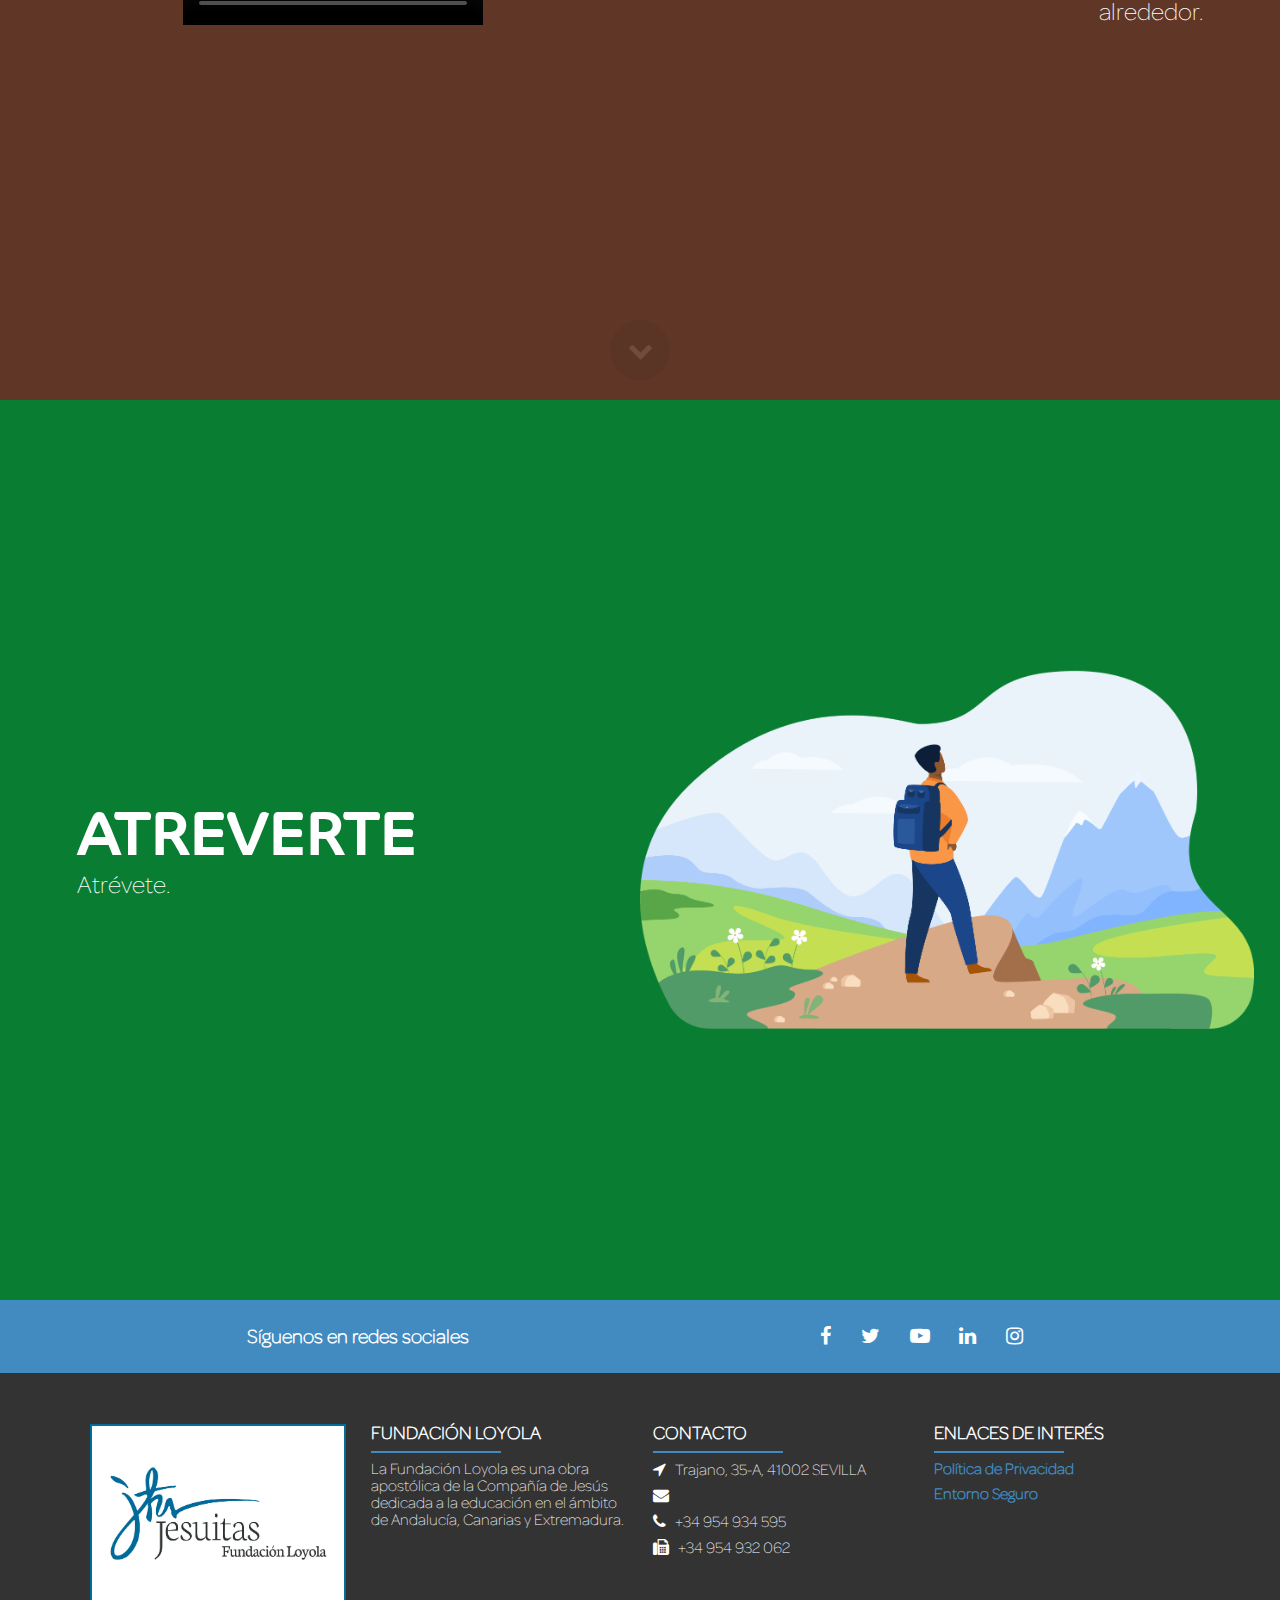
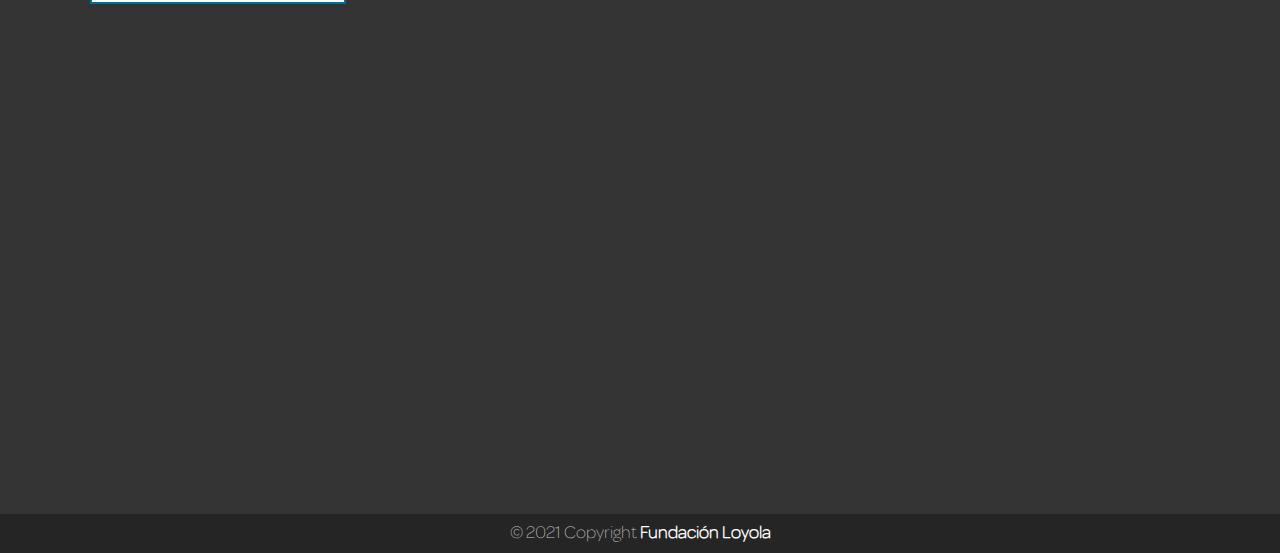
==== commit 527db1f3: "Merge branch 'master' of https://github.com/RubenTorresGutierrez/TarjetaNavidad" ====
--- a/index.html
+++ b/index.html
@@ -22,7 +22,7 @@
                 </div>
                 <!-- IMAGEN -->
                 <div class="imagen">
-                    <img src="img/bitmap.png" alt="">
+                    <img src="img/navidad.png" alt="">
                 </div>
                 <!-- BOTÓN MOVER -->
                 <button class="botonMover">
@@ -37,7 +37,7 @@
                 </div>
                 <!-- IMAGEN -->
                 <div class="imagen">
-                    <img src="img/13119.png" alt="">
+                    <img src="img/regalar.png" alt="">
                 </div>
                 <!-- BOTÓN MOVER -->
                 <button class="botonMover">
@@ -52,7 +52,7 @@
                 </div>
                 <!-- IMAGEN -->
                 <div class="imagen">
-                    <img src="img/10091.png" alt="">
+                    <img src="img/ayudar.gif" alt="">
                 </div>
                 <!-- BOTÓN MOVER -->
                 <button class="botonMover">
@@ -62,12 +62,28 @@
             <section class="marron">
                 <!-- TÍTULO -->
                 <div class="titulo">
-                    <h1>AYUDAR</h1>
-                    <p>Ayuda a que todo el mundo tenga las navidades que merece.</p>
+                    <h1>SENTIR</h1>
+                    <p>Siente como la pureza de tu alma, se aviva en estas fechas y contagia a las personas de tu alrededor.</p>
+                </div>
+                <!-- VÍDEO -->
+                <div class="imagen">
+                    <!-- <video src="recursos/videos/sentir.mp4" type="video/mp4" controls poster="/video/wind-8a1cd93f.png" id="styled_video" muted preload="metadata" loop /> -->
+                    <video src="recursos/videos/sentir.mp4" type="video/mp4" controls />
+                </div>
+                <!-- BOTÓN MOVER -->
+                <button class="botonMover">
+                    <i class="fa fa-chevron-down" aria-hidden="true"></i>
+                </button>
+            </section>
+            <section class="verde">
+                <!-- TÍTULO -->
+                <div class="titulo">
+                    <h1>ATREVERTE</h1>
+                    <p>Atrévete.</p>
                 </div>
                 <!-- IMAGEN -->
                 <div class="imagen">
-                    <img src="img/10091.png" alt="">
+                    <img src="img/atreverte.png" alt="">
                 </div>
             </section>
         </main>
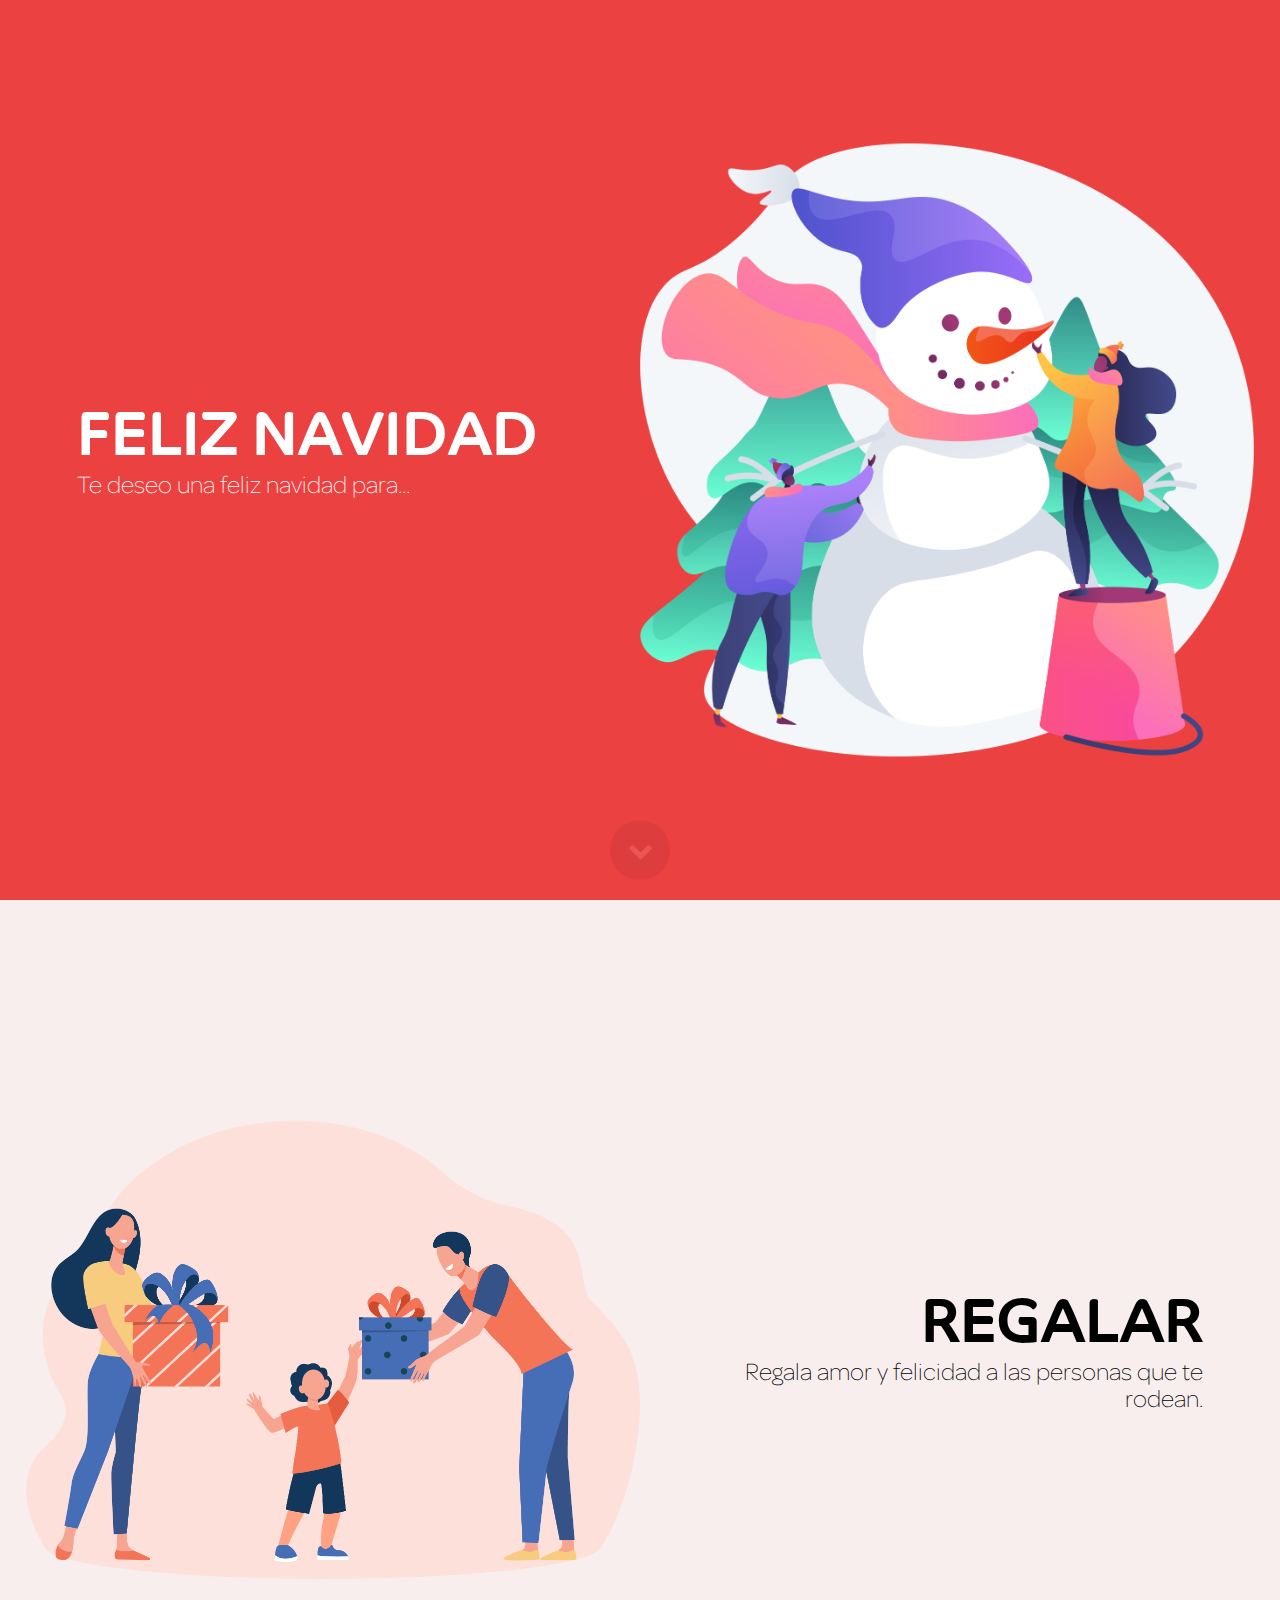
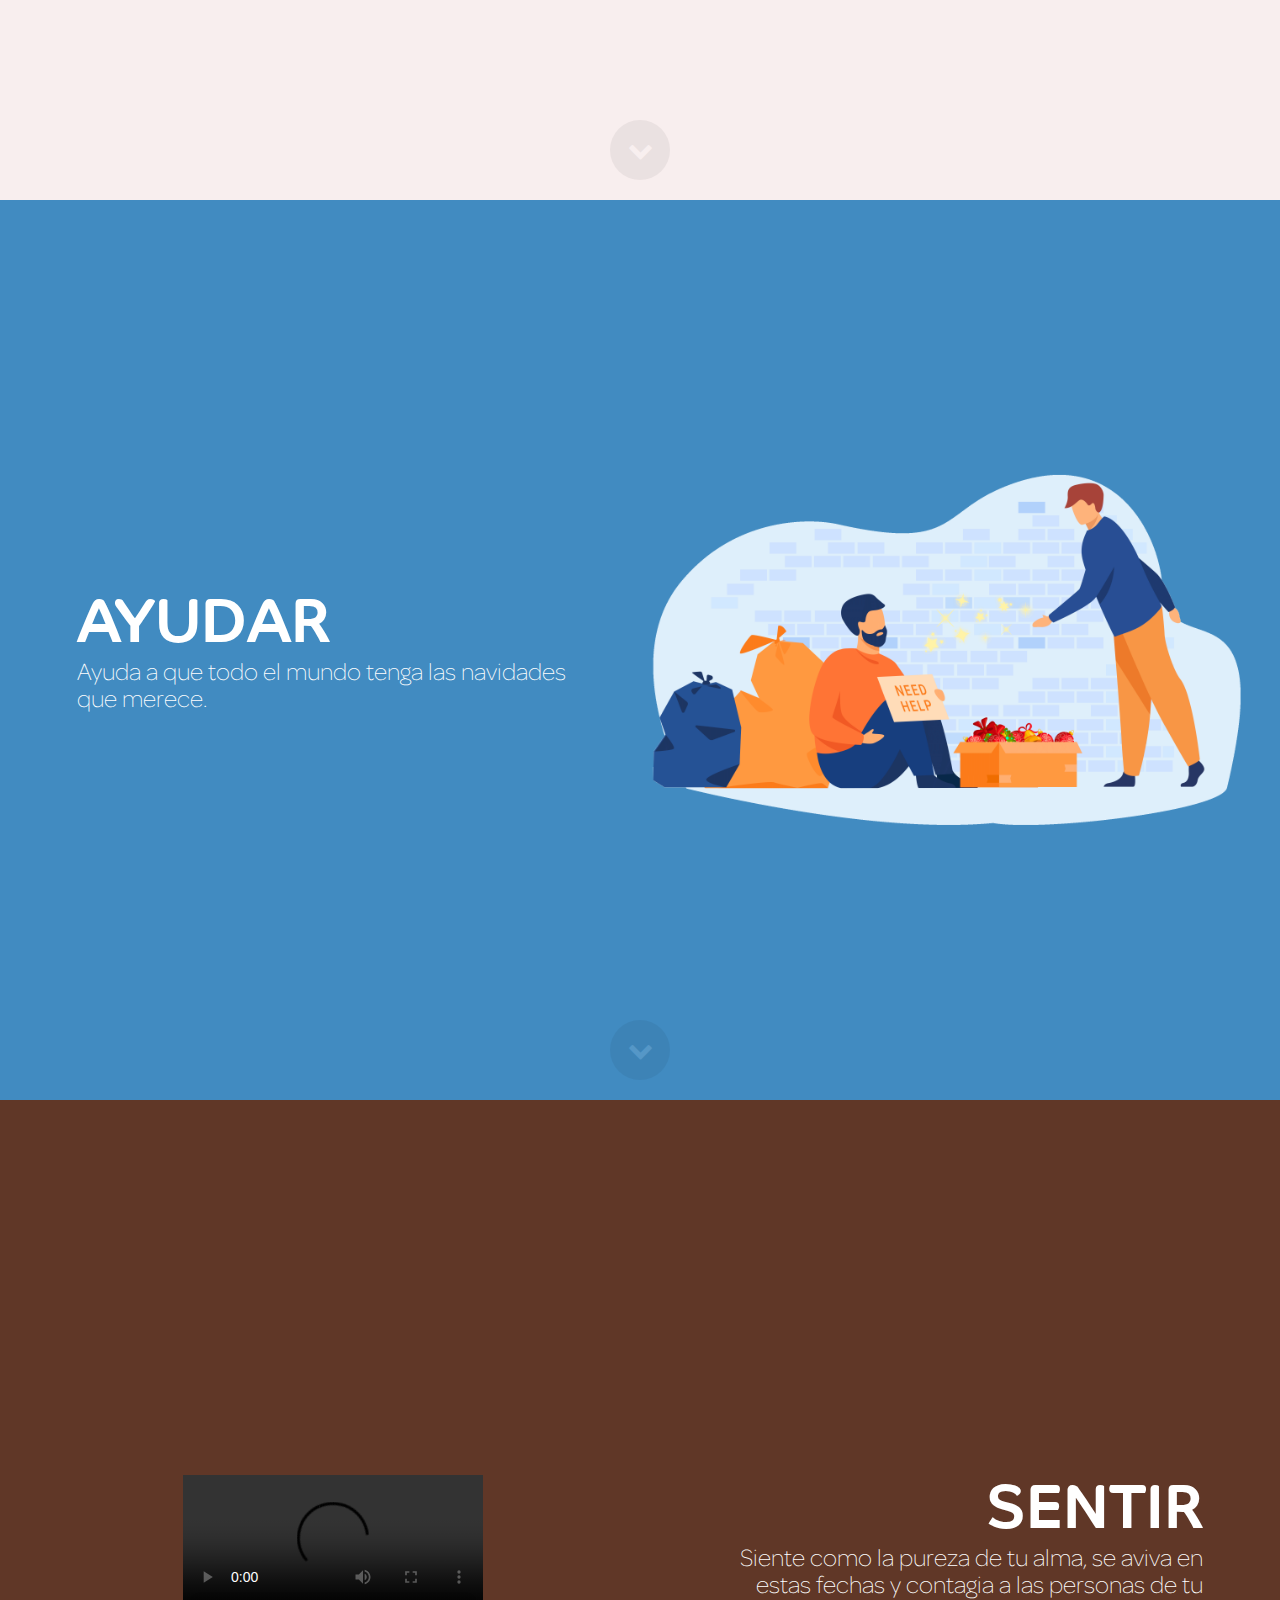
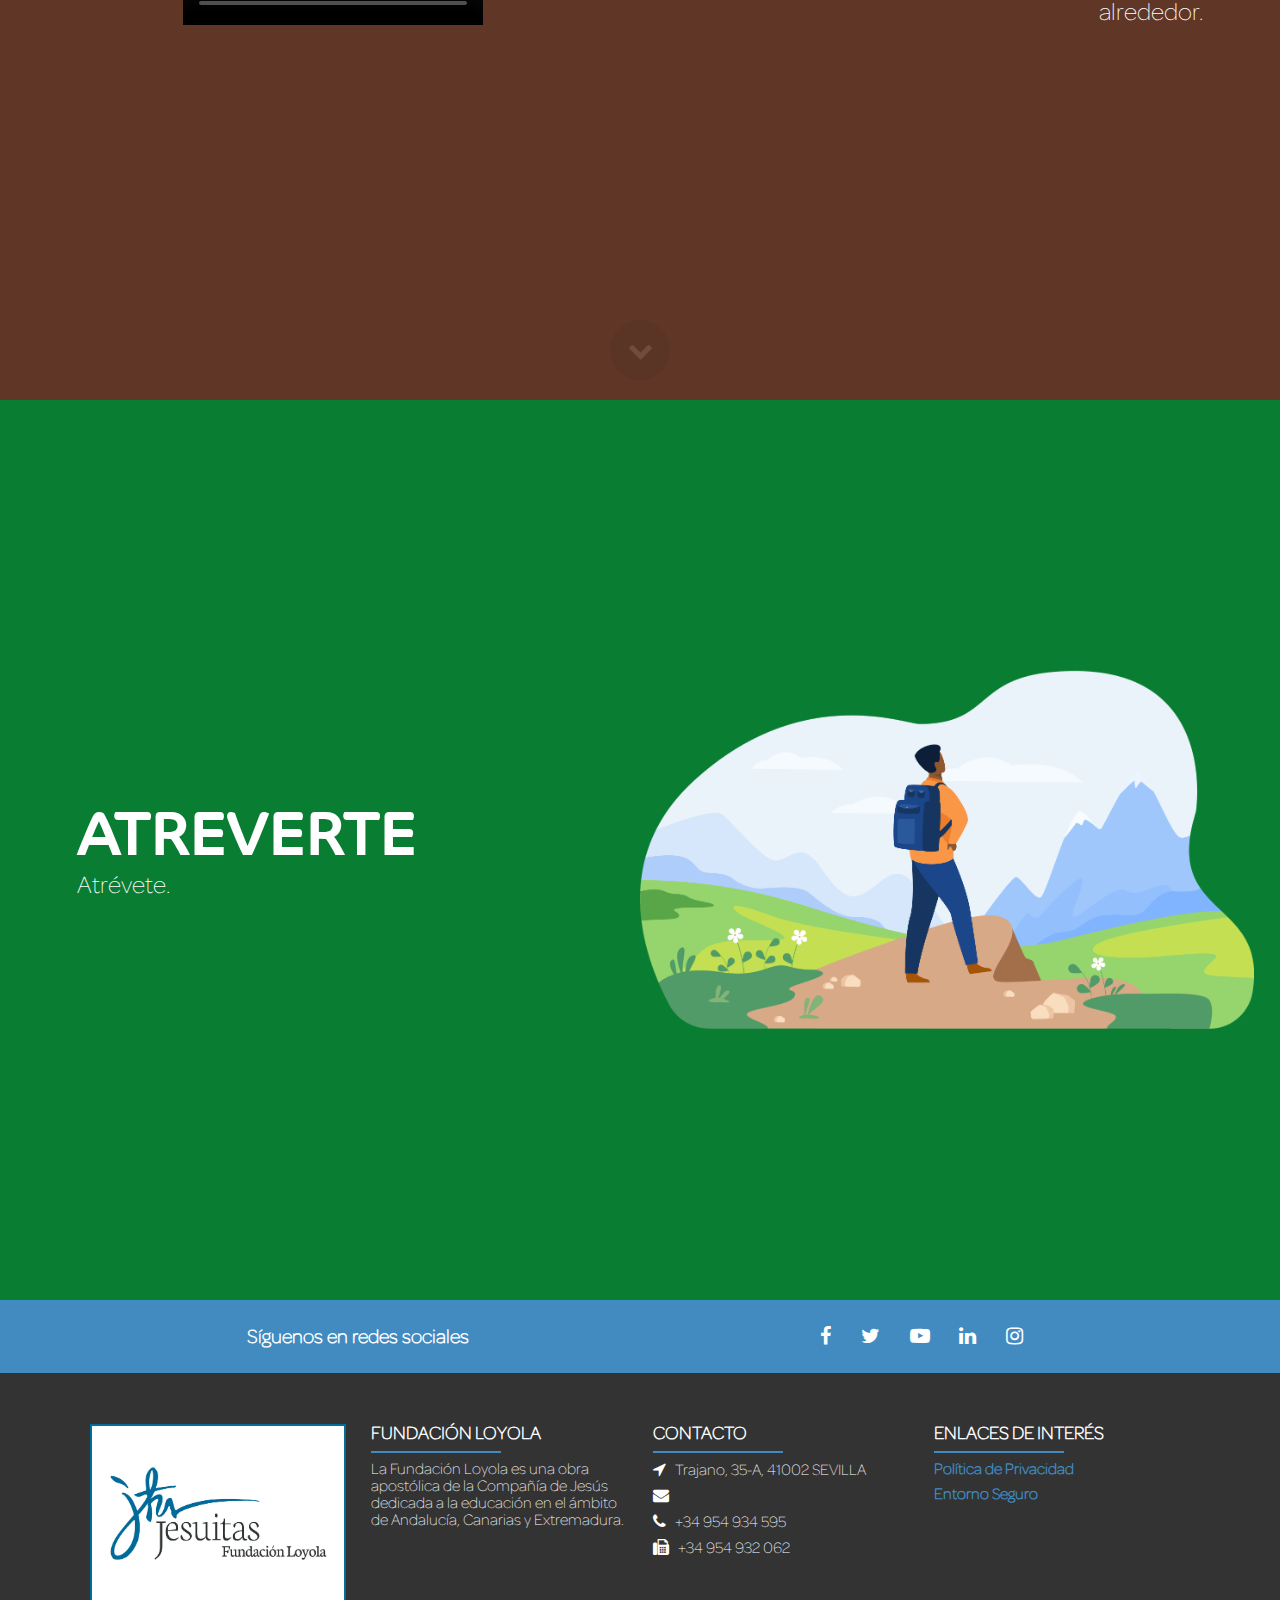
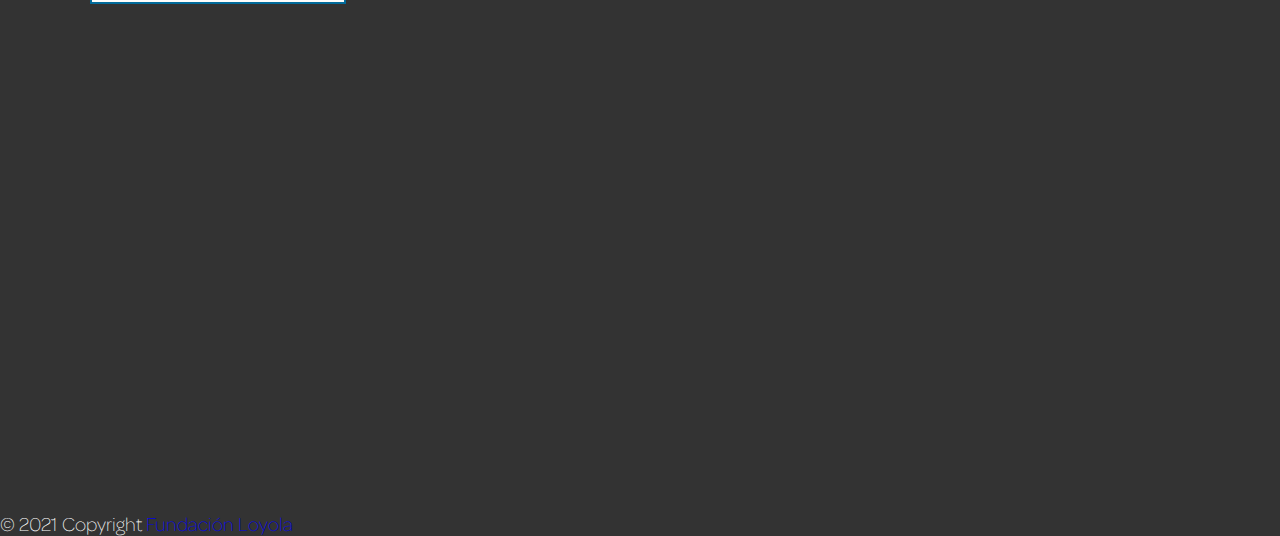
==== commit 2916e545: "audio" ====
--- a/index.html
+++ b/index.html
@@ -150,6 +150,7 @@
             <section>
                 <p>&copy; 2021 Copyright <a href="https://fundacionloyola.com/" target="blank">Fundación Loyola</a></p>
             </section>
+            <script src="js/app.js"></script>
         </footer>
     </body>
 </html>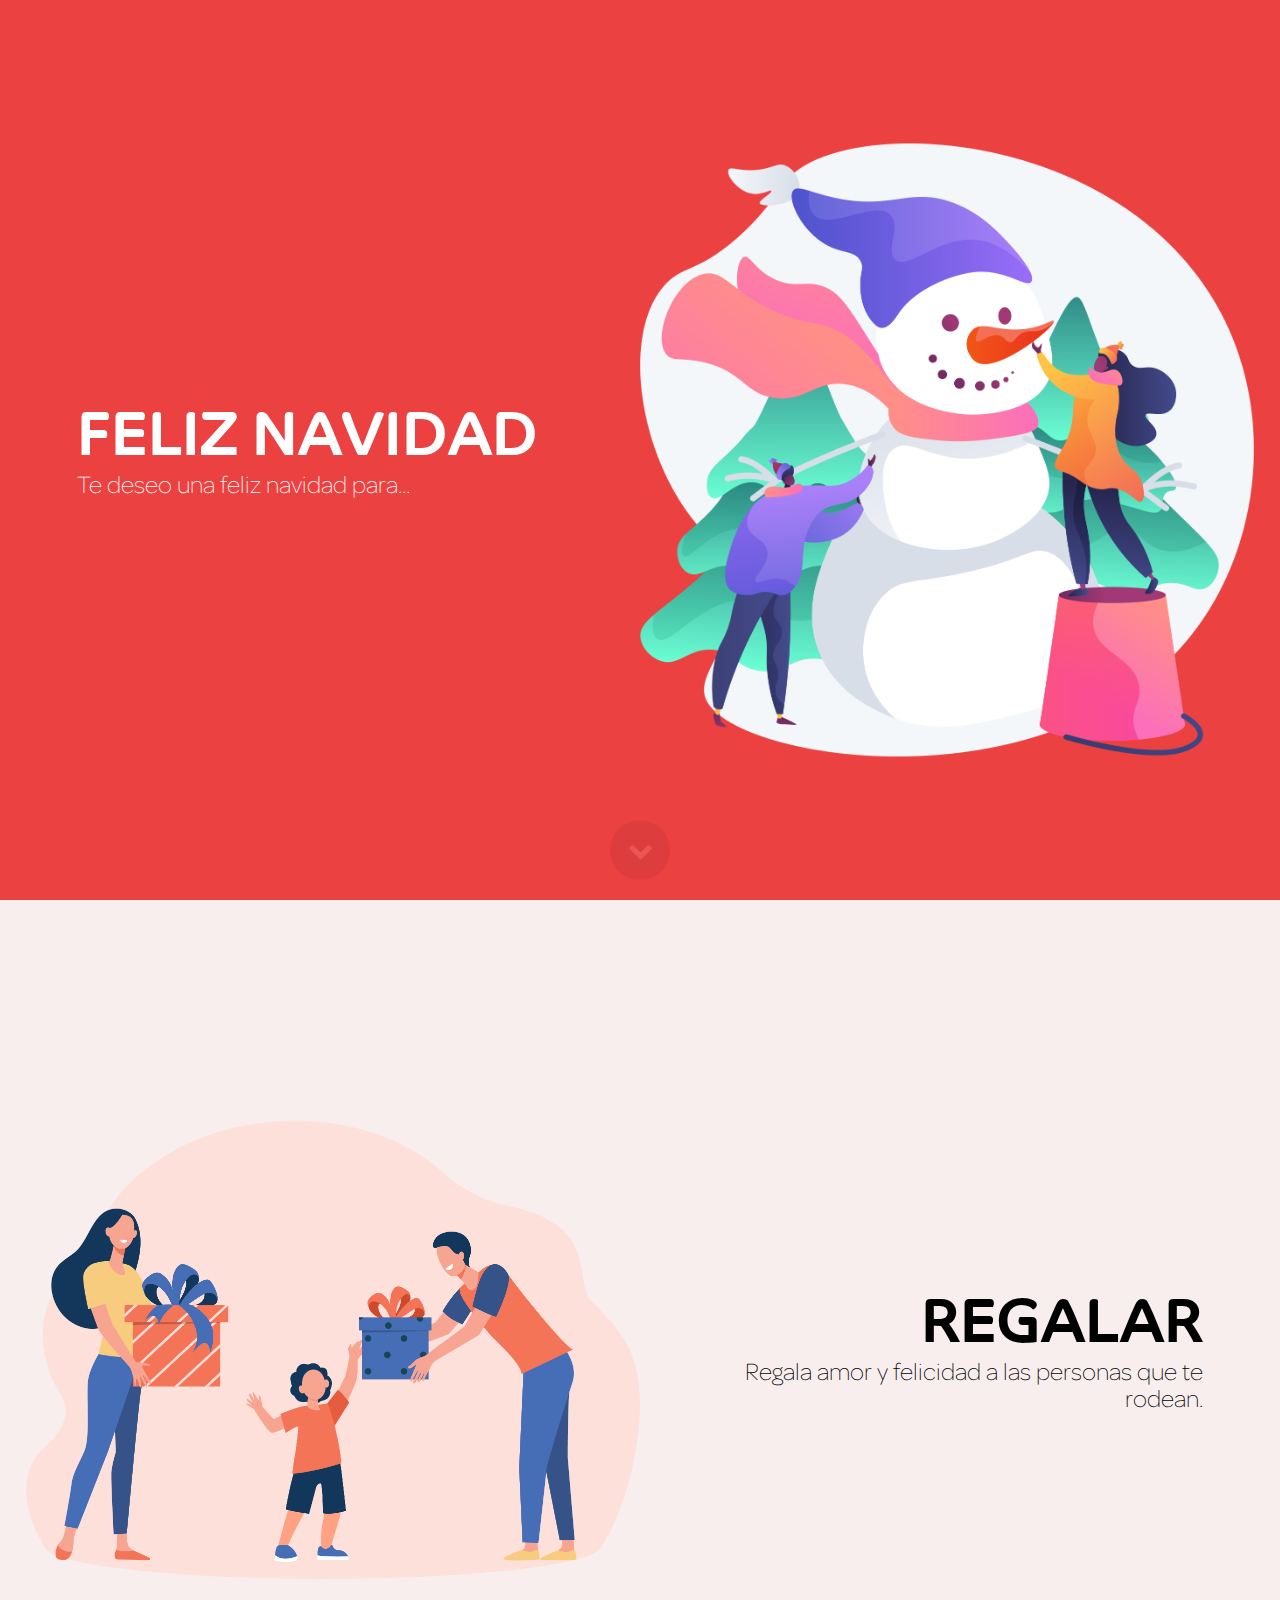
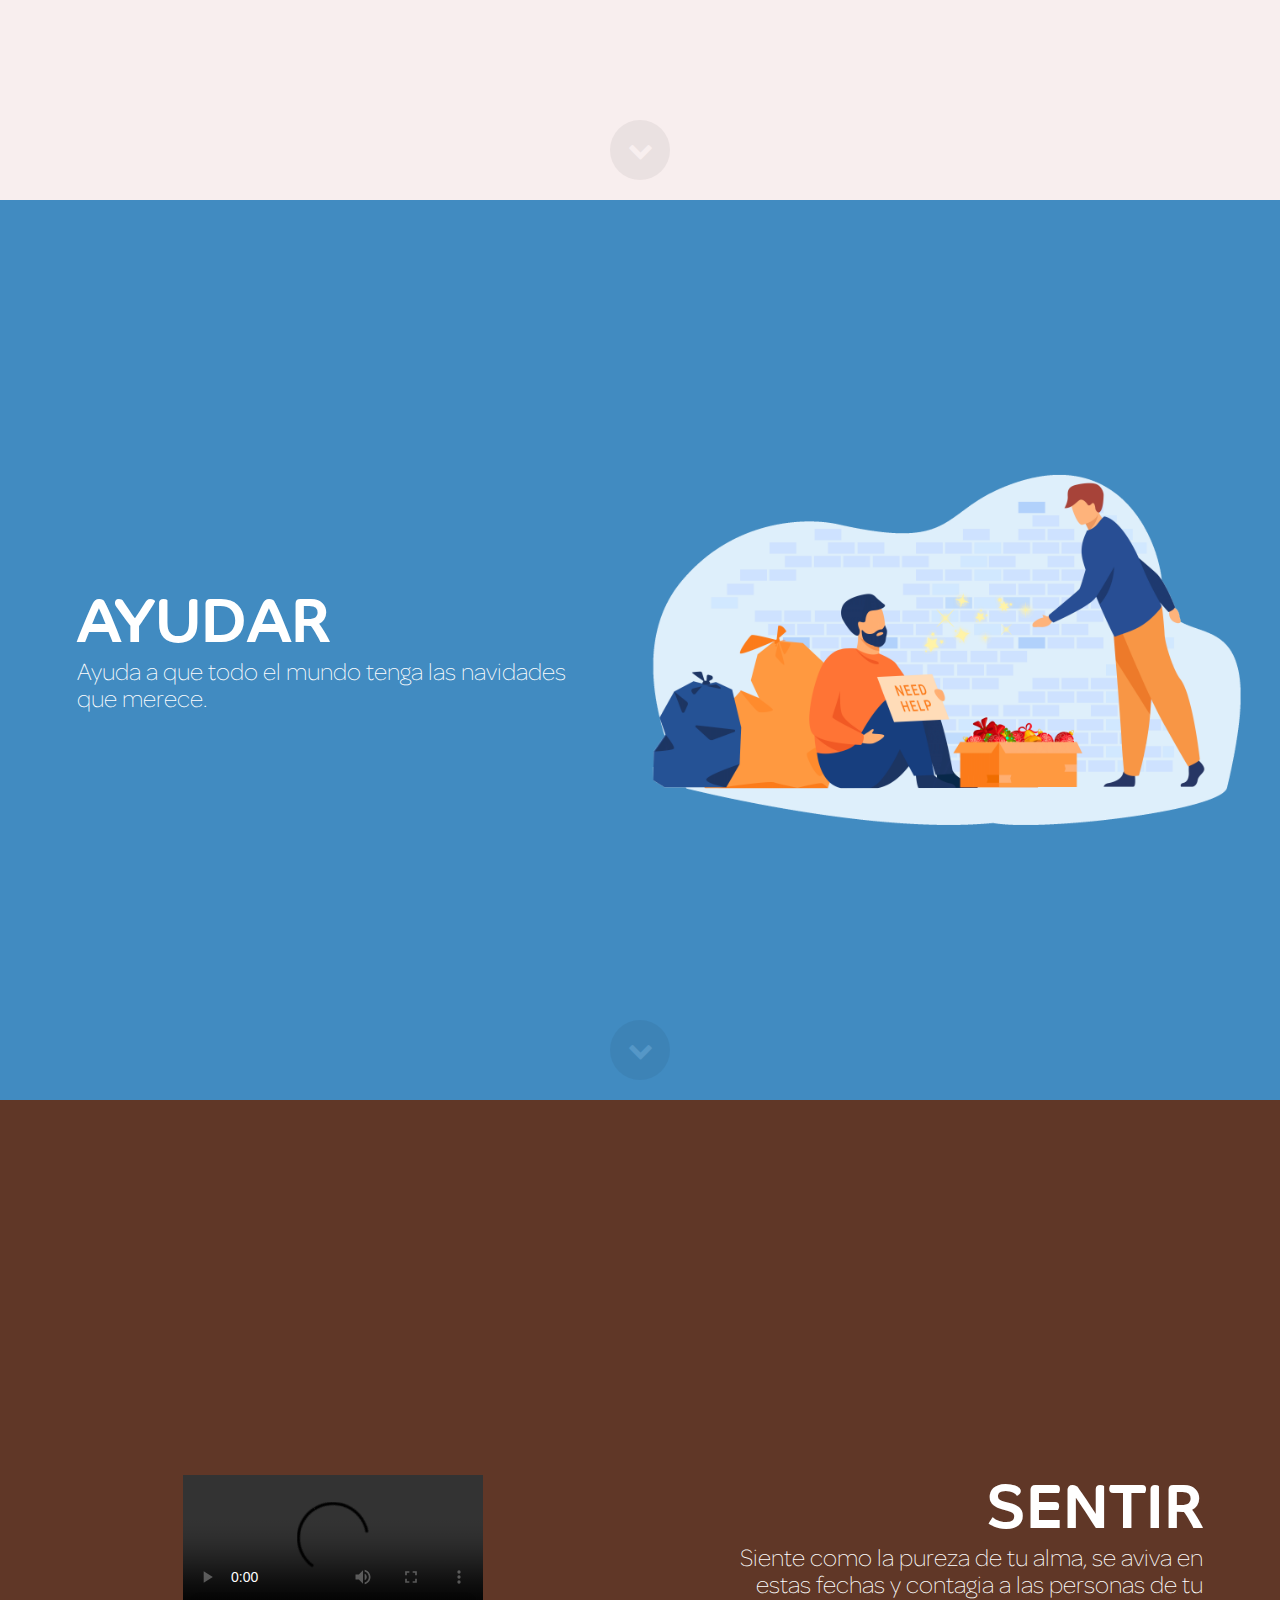
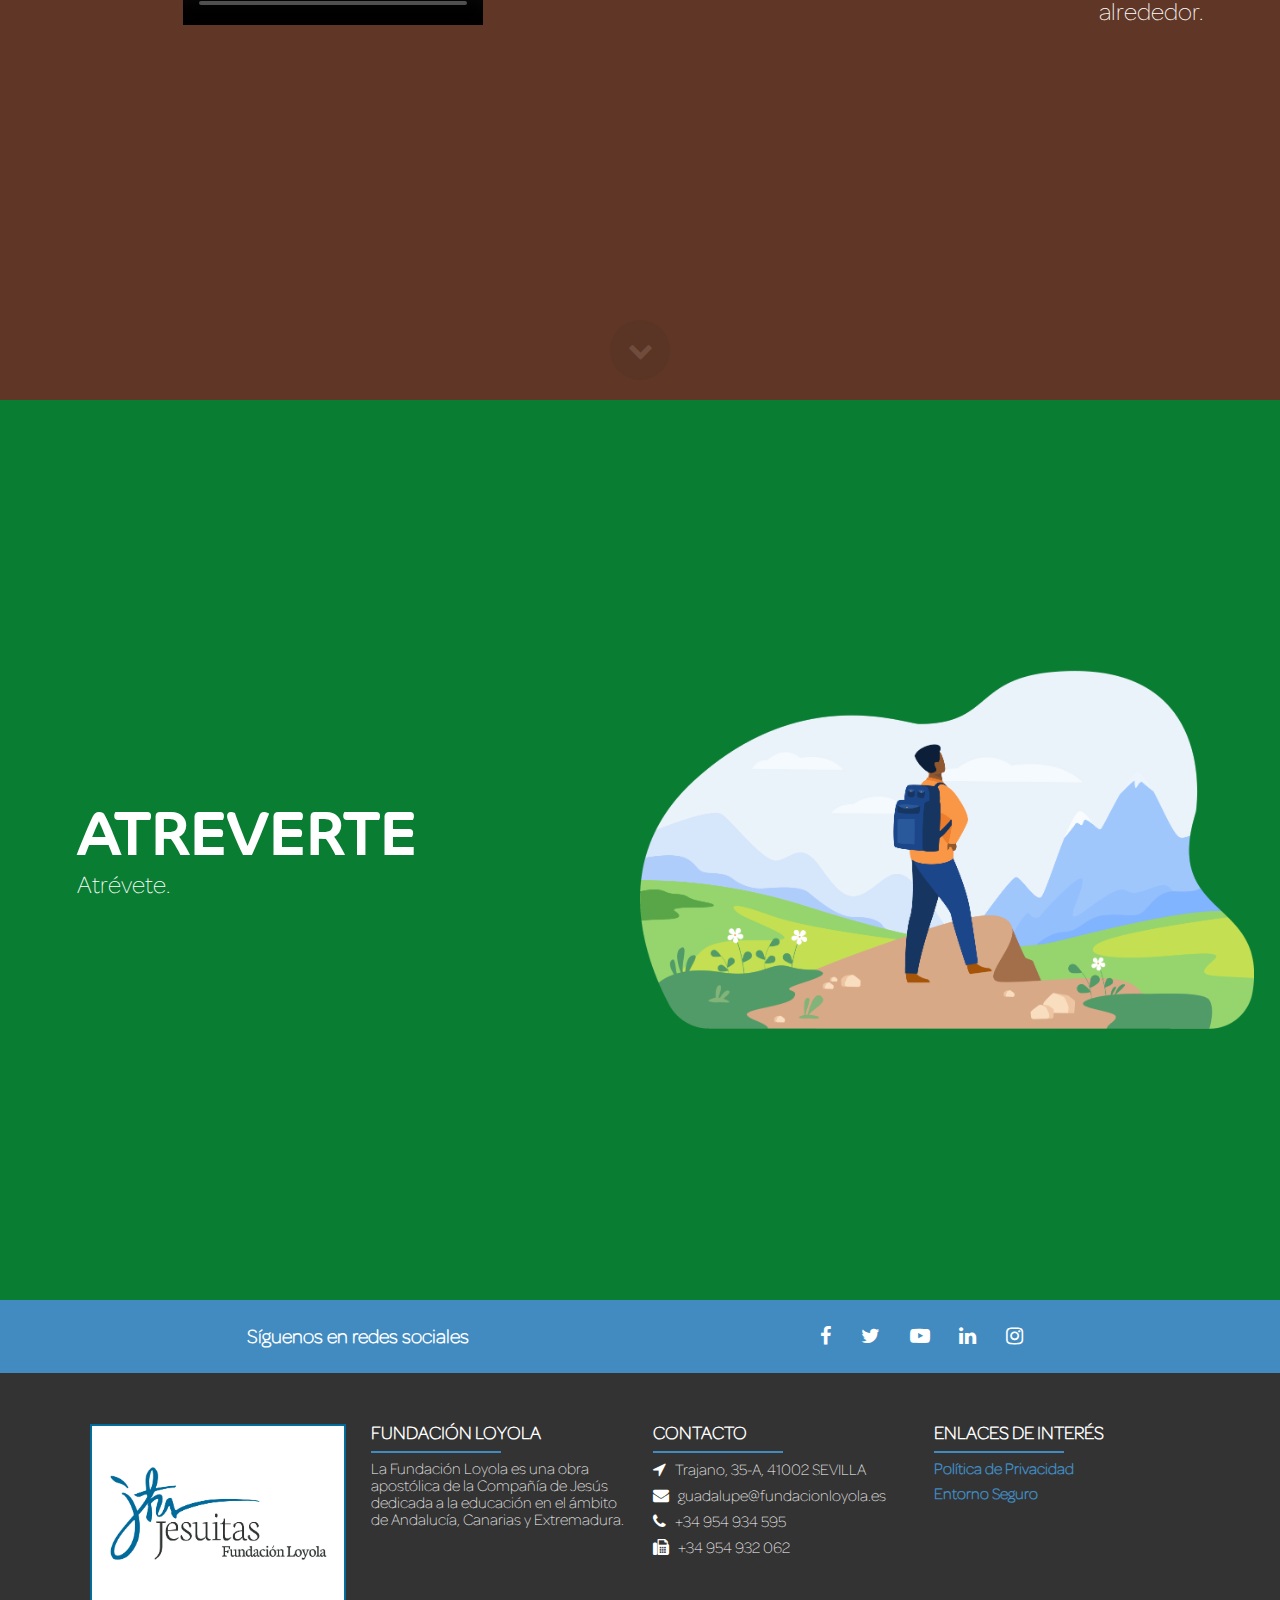
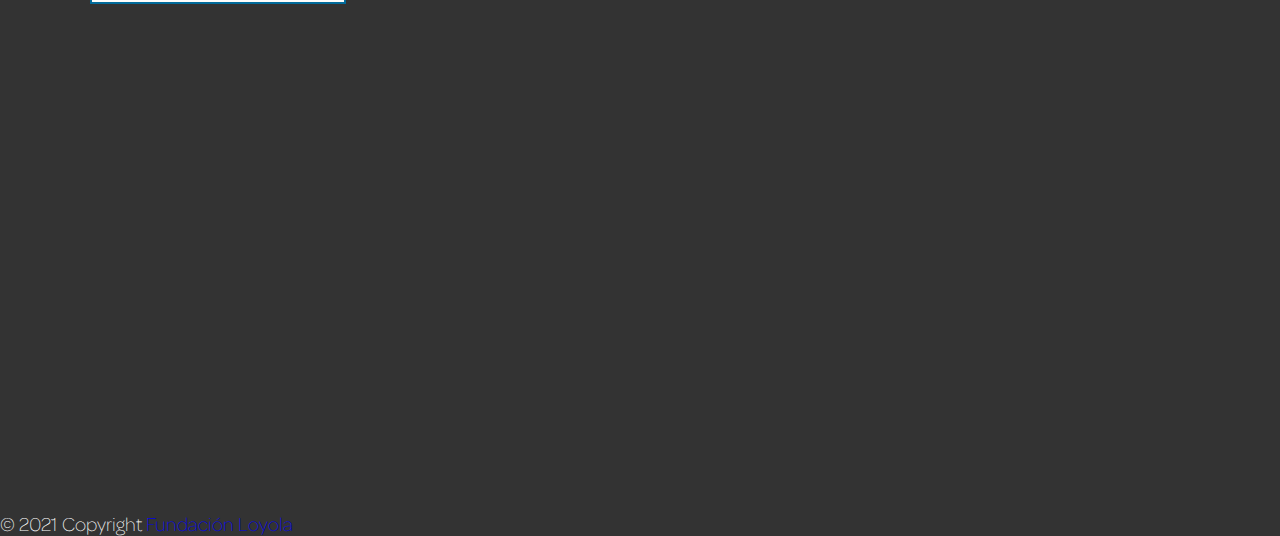
==== commit f474b94d: "Titulo y correo" ====
--- a/index.html
+++ b/index.html
@@ -125,6 +125,7 @@
                         </li>
                         <li>
                             <i class="fa fa-envelope" aria-hidden="true"></i>
+			    guadalupe@fundacionloyola.es
                         </li>
                         <li>
                             <i class="fa fa-phone" aria-hidden="true"></i>
@@ -153,4 +154,4 @@
             <script src="js/app.js"></script>
         </footer>
     </body>
-</html>+</html>
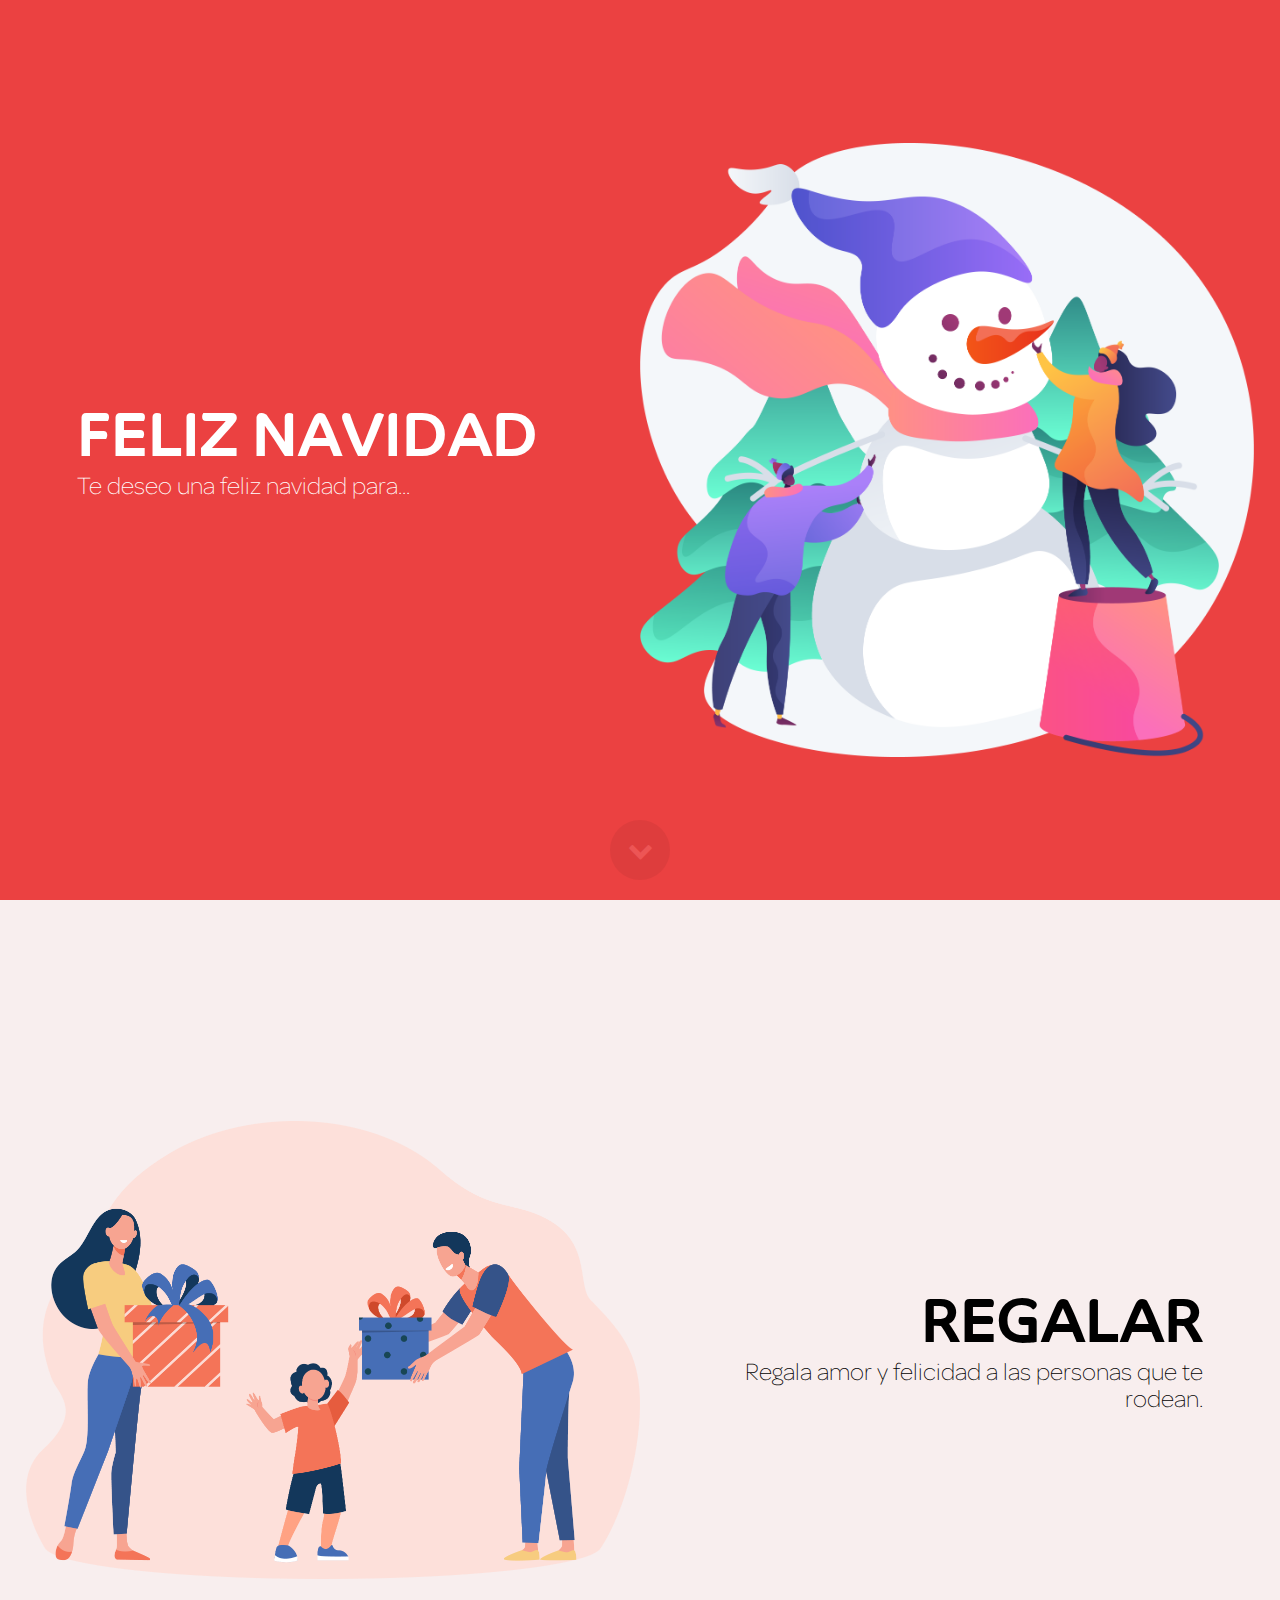
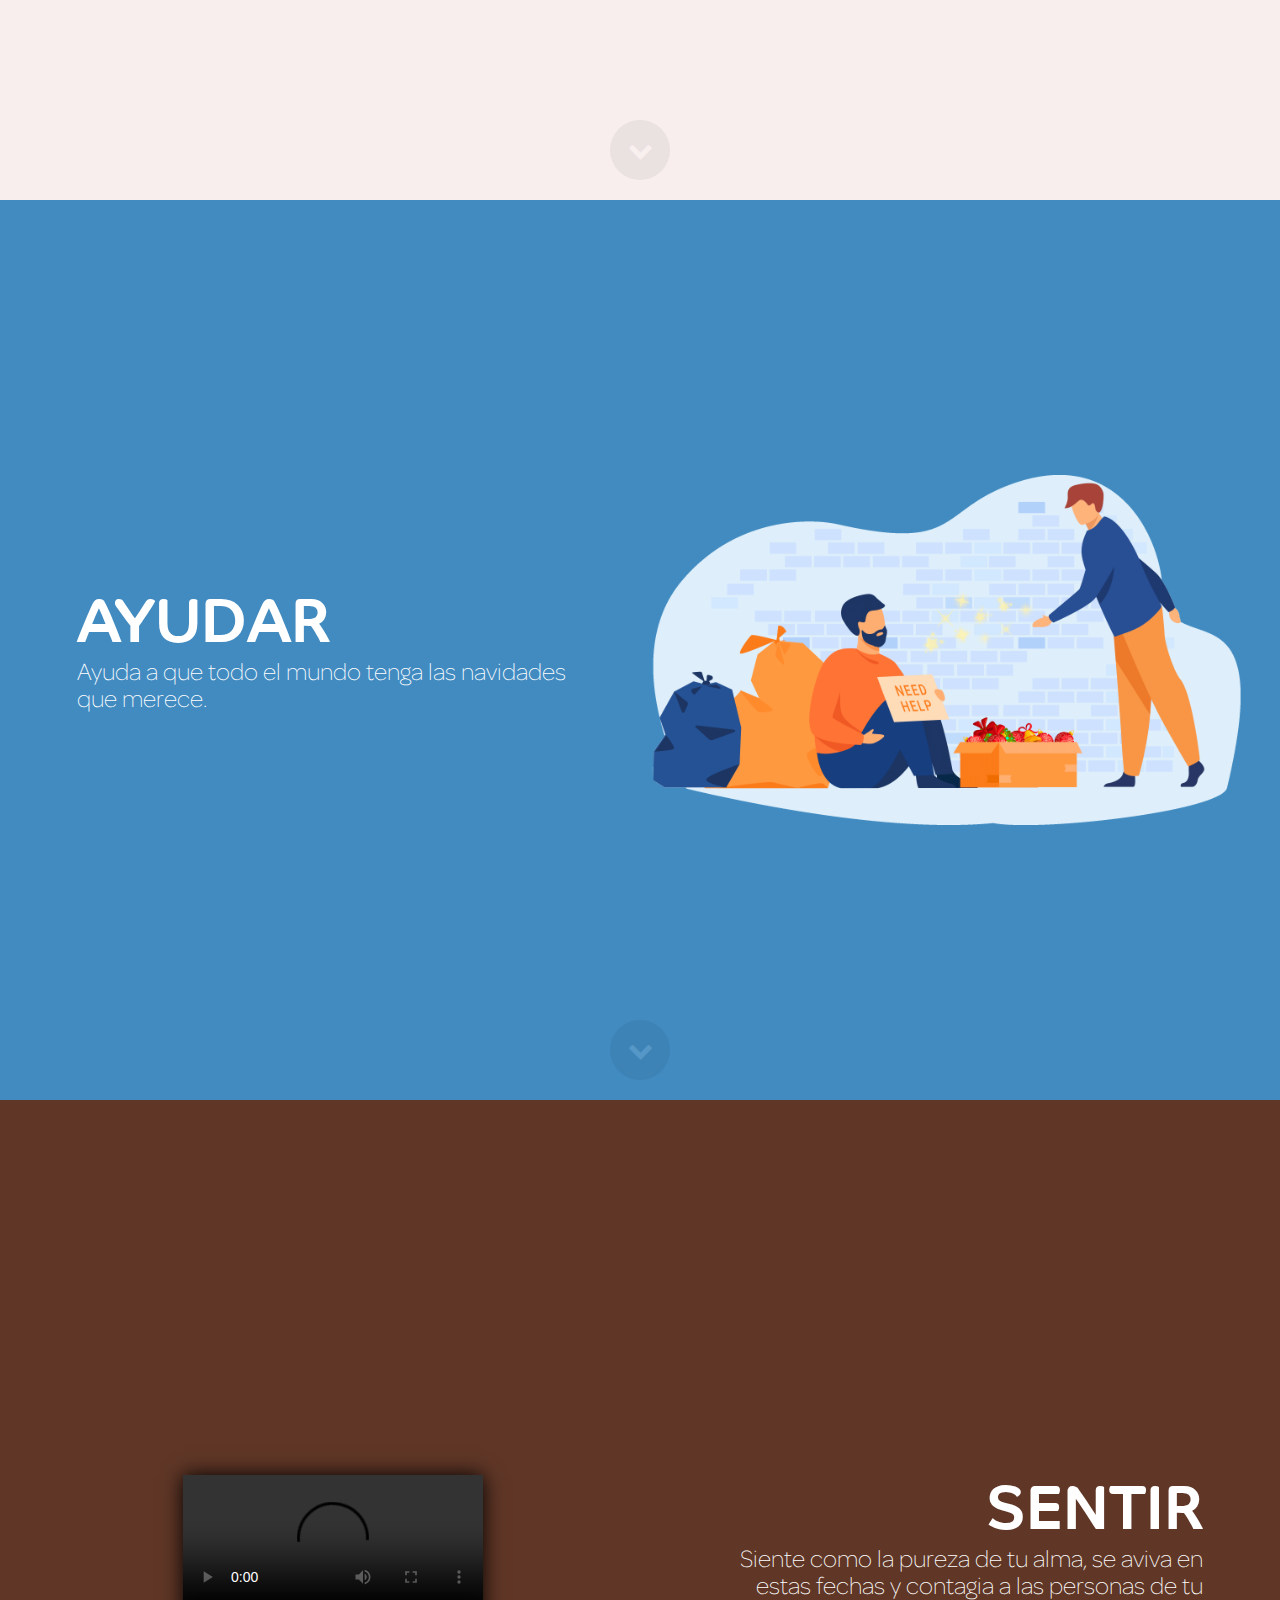
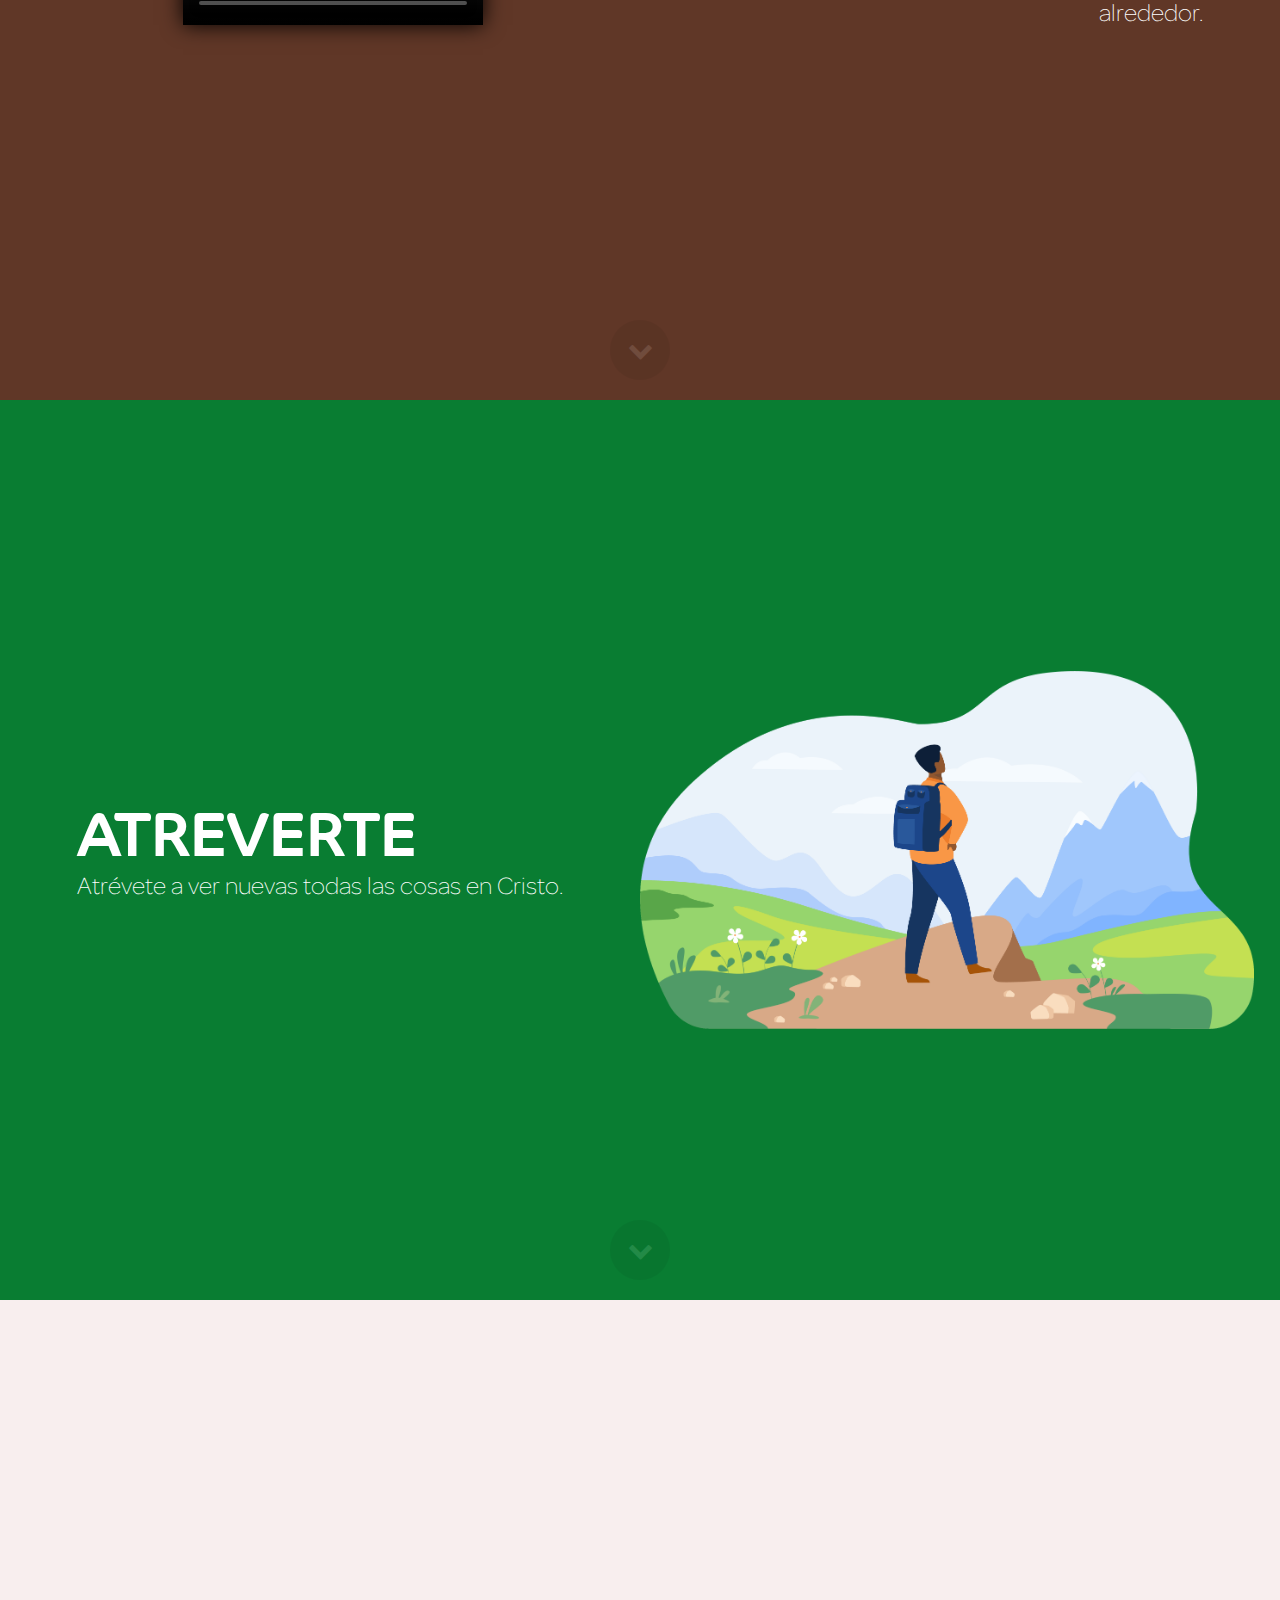
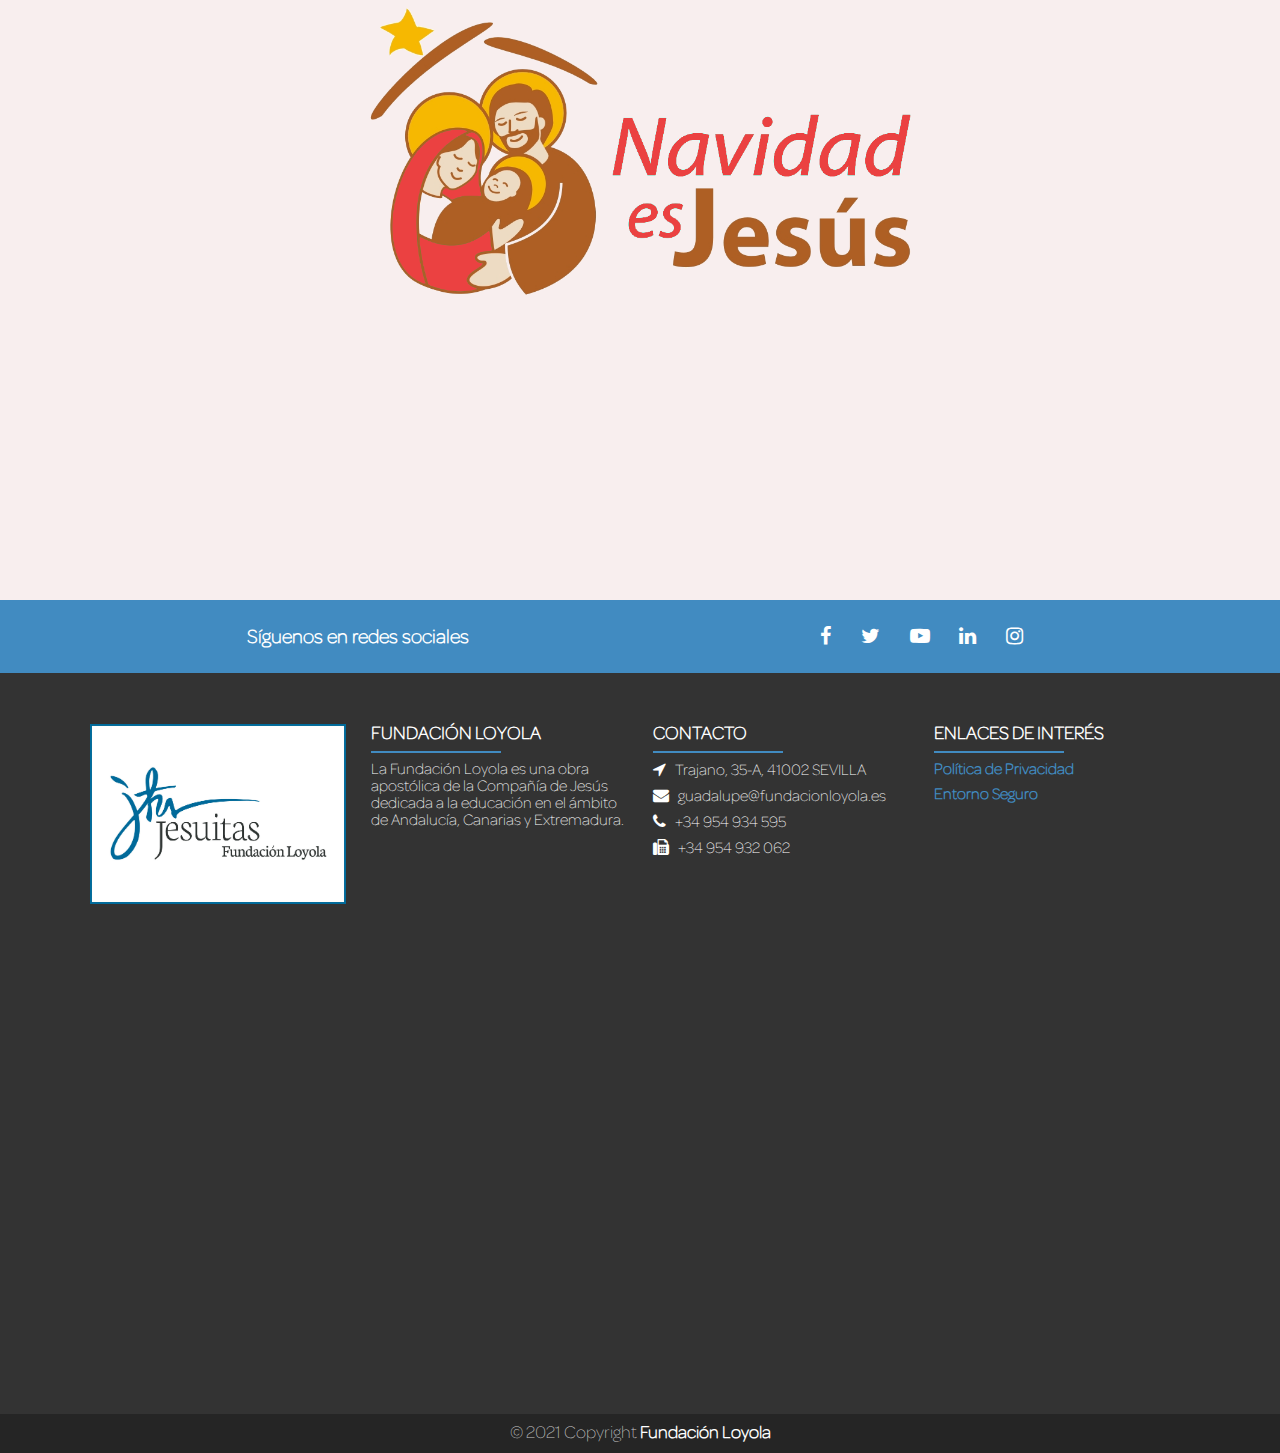
==== commit 5c0d5e4b: "Cambio en posicionamiento y nueva seccion" ====
--- a/index.html
+++ b/index.html
@@ -79,11 +79,21 @@
                 <!-- TÍTULO -->
                 <div class="titulo">
                     <h1>ATREVERTE</h1>
-                    <p>Atrévete.</p>
+                    <p>Atrévete a ver nuevas todas las cosas en Cristo.</p>
                 </div>
                 <!-- IMAGEN -->
                 <div class="imagen">
                     <img src="img/atreverte.png" alt="">
+                </div>
+                 <!-- BOTÓN MOVER -->
+                <button class="botonMover">
+                    <i class="fa fa-chevron-down" aria-hidden="true"></i>
+                </button>
+            </section>
+             <section class="blanco">
+                <!-- IMAGEN -->
+                <div class="imagen">
+                    <img src="img/misterio.png" alt="">
                 </div>
             </section>
         </main>
@@ -151,7 +161,7 @@
             <section>
                 <p>&copy; 2021 Copyright <a href="https://fundacionloyola.com/" target="blank">Fundación Loyola</a></p>
             </section>
-            <script src="js/app.js"></script>
         </footer>
+	<script src="js/app.js"></script>
     </body>
 </html>
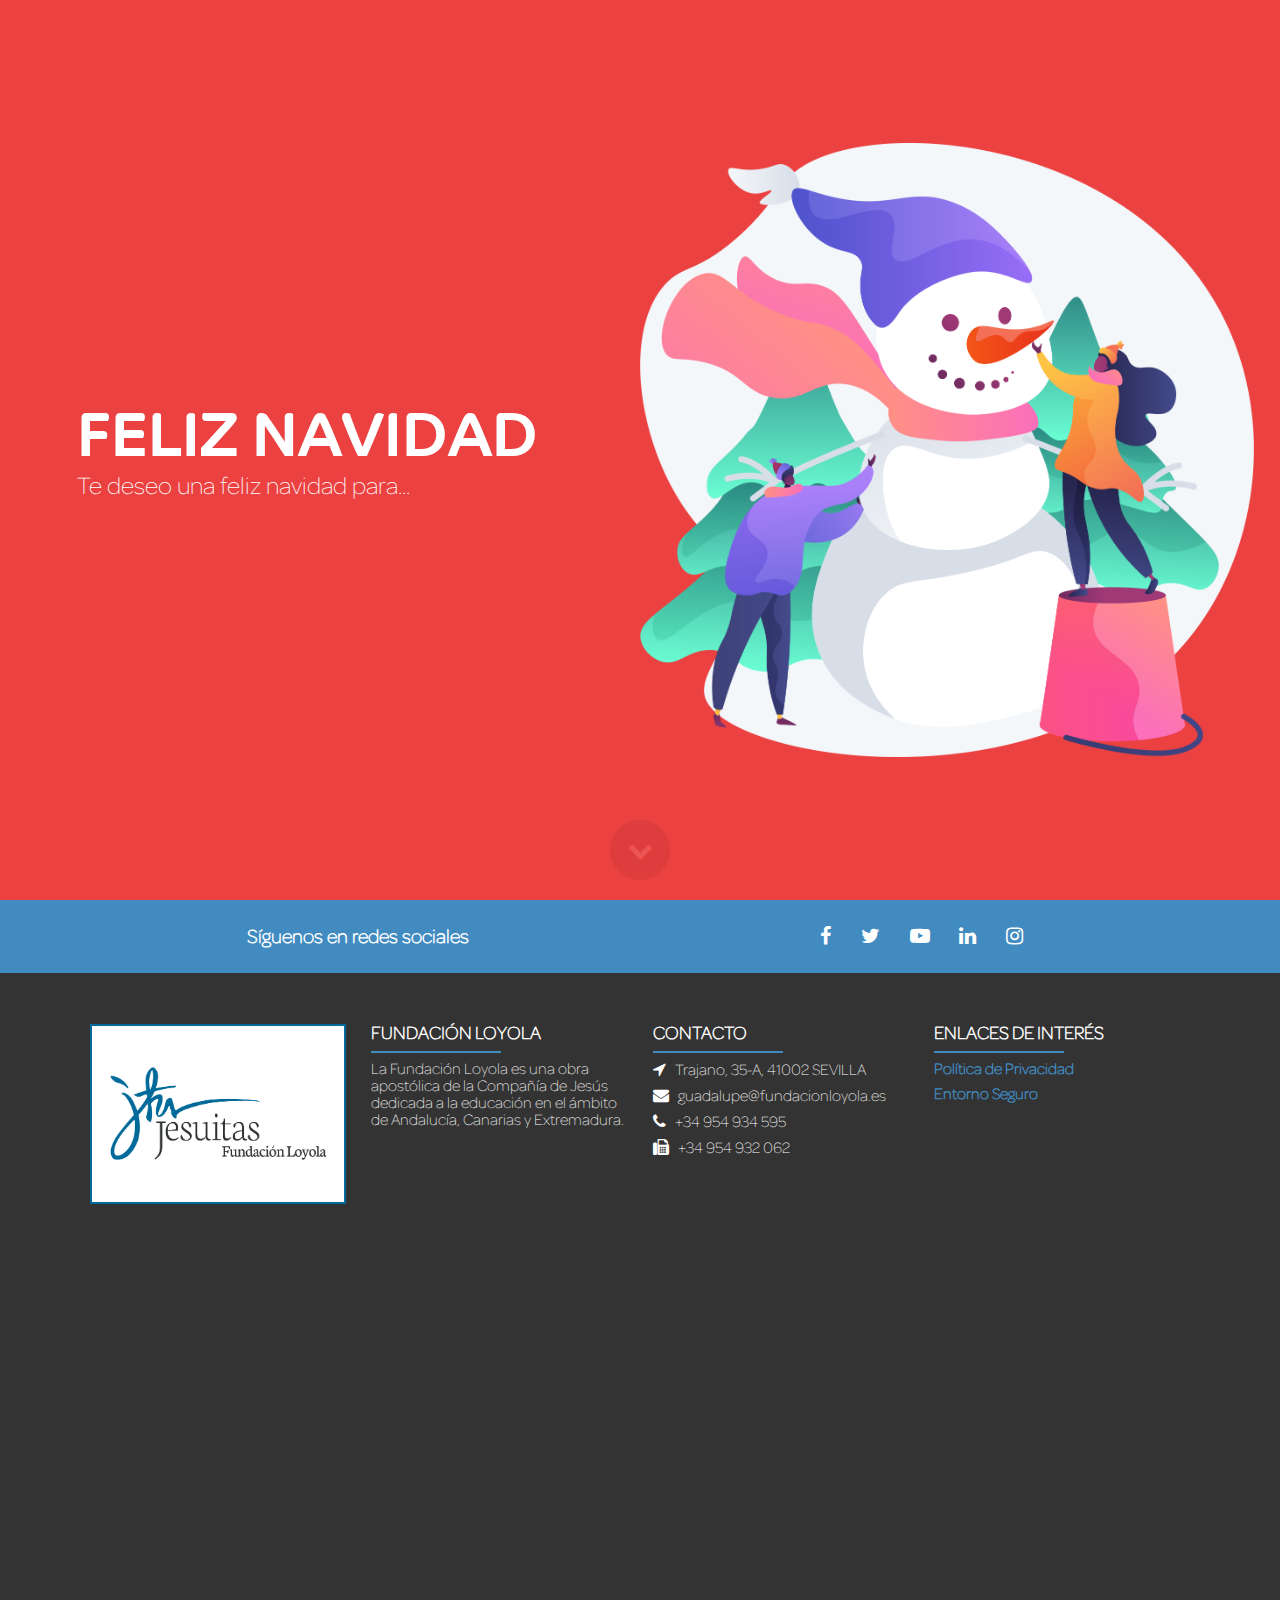
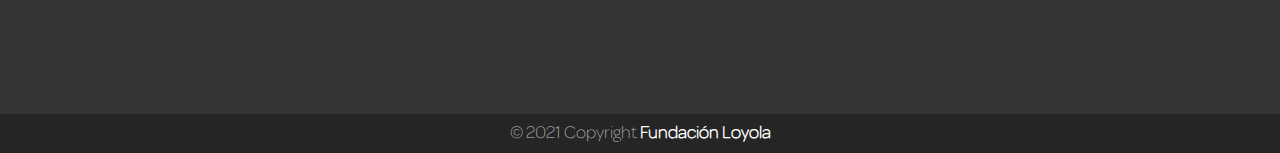
==== commit abafde0e: "Desplazamiento con botones" ====
--- a/index.html
+++ b/index.html
@@ -24,10 +24,13 @@
                 <div class="imagen">
                     <img src="img/navidad.png" alt="">
                 </div>
-                <!-- BOTÓN MOVER -->
-                <button class="botonMover">
-                    <i class="fa fa-chevron-down" aria-hidden="true"></i>
-                </button>
+                <!-- BOTONES MOVER -->
+		<div class="botonMover">
+		    <!-- BOTÓN ABAJO -->
+		    <button class="botonAbajo">
+			<i class="fa fa-chevron-down" aria-hidden="true"></i>
+		    </button>
+		</div>
             </section>
             <section class="blanco">
                 <!-- TÍTULO -->
@@ -39,13 +42,20 @@
                 <div class="imagen">
                     <img src="img/regalar.png" alt="">
                 </div>
-                <!-- BOTÓN MOVER -->
-                <button class="botonMover">
-                    <i class="fa fa-chevron-down" aria-hidden="true"></i>
-                </button>
+		<!-- BOTONES MOVER -->
+		<div class="botonMover">
+		    <!-- BOTÓN ABAJO -->
+		    <button class="botonAbajo">
+			<i class="fa fa-chevron-down" aria-hidden="true"></i>
+		    </button>
+		   <!-- MOVER ARRIBA --> 
+		    <button class="botonArriba">
+			<i class="fa fa-chevron-up" aria-hidden="true"></i>
+		    </button>
+		</div>
             </section>
             <section class="azul">
-                <!-- TÍTULO -->
+		<!-- TÍTULO -->
                 <div class="titulo">
                     <h1>AYUDAR</h1>
                     <p>Ayuda a que todo el mundo tenga las navidades que merece.</p>
@@ -54,10 +64,17 @@
                 <div class="imagen">
                     <img src="img/ayudar.gif" alt="">
                 </div>
-                <!-- BOTÓN MOVER -->
-                <button class="botonMover">
-                    <i class="fa fa-chevron-down" aria-hidden="true"></i>
-                </button>
+                <!-- BOTONES MOVER -->
+		<div class="botonMover">
+		    <!-- BOTÓN ABAJO -->
+		    <button class="botonAbajo">
+			<i class="fa fa-chevron-down" aria-hidden="true"></i>
+		    </button>
+		   <!-- MOVER ARRIBA --> 
+		    <button class="botonArriba">
+			<i class="fa fa-chevron-up" aria-hidden="true"></i>
+		    </button>
+		</div>
             </section>
             <section class="marron">
                 <!-- TÍTULO -->
@@ -70,10 +87,17 @@
                     <!-- <video src="recursos/videos/sentir.mp4" type="video/mp4" controls poster="/video/wind-8a1cd93f.png" id="styled_video" muted preload="metadata" loop /> -->
                     <video src="recursos/videos/sentir.mp4" type="video/mp4" controls />
                 </div>
-                <!-- BOTÓN MOVER -->
-                <button class="botonMover">
-                    <i class="fa fa-chevron-down" aria-hidden="true"></i>
-                </button>
+                <!-- BOTONES MOVER -->
+		<div class="botonMover">
+		    <!-- BOTÓN ABAJO -->
+		    <button class="botonAbajo">
+			<i class="fa fa-chevron-down" aria-hidden="true"></i>
+		    </button>
+		   <!-- MOVER ARRIBA --> 
+		    <button class="botonArriba">
+			<i class="fa fa-chevron-up" aria-hidden="true"></i>
+		    </button>
+		</div>
             </section>
             <section class="verde">
                 <!-- TÍTULO -->
@@ -85,16 +109,30 @@
                 <div class="imagen">
                     <img src="img/atreverte.png" alt="">
                 </div>
-                 <!-- BOTÓN MOVER -->
-                <button class="botonMover">
-                    <i class="fa fa-chevron-down" aria-hidden="true"></i>
-                </button>
-            </section>
-             <section class="blanco">
+                <!-- BOTONES MOVER -->
+		<div class="botonMover">
+		    <!-- BOTÓN ABAJO -->
+		    <button class="botonAbajo">
+			<i class="fa fa-chevron-down" aria-hidden="true"></i>
+		    </button>
+		   <!-- MOVER ARRIBA --> 
+		    <button class="botonArriba">
+			<i class="fa fa-chevron-up" aria-hidden="true"></i>
+		    </button>
+		</div>
+            </section>
+            <section class="blanco">
                 <!-- IMAGEN -->
                 <div class="imagen">
                     <img src="img/misterio.png" alt="">
                 </div>
+		<!-- BOTONES MOVER -->
+		<div class="botonMover">
+		   <!-- MOVER ARRIBA --> 
+		    <button class="botonArriba">
+			<i class="fa fa-chevron-up" aria-hidden="true"></i>
+		    </button>
+		</div>
             </section>
         </main>
         <footer>
